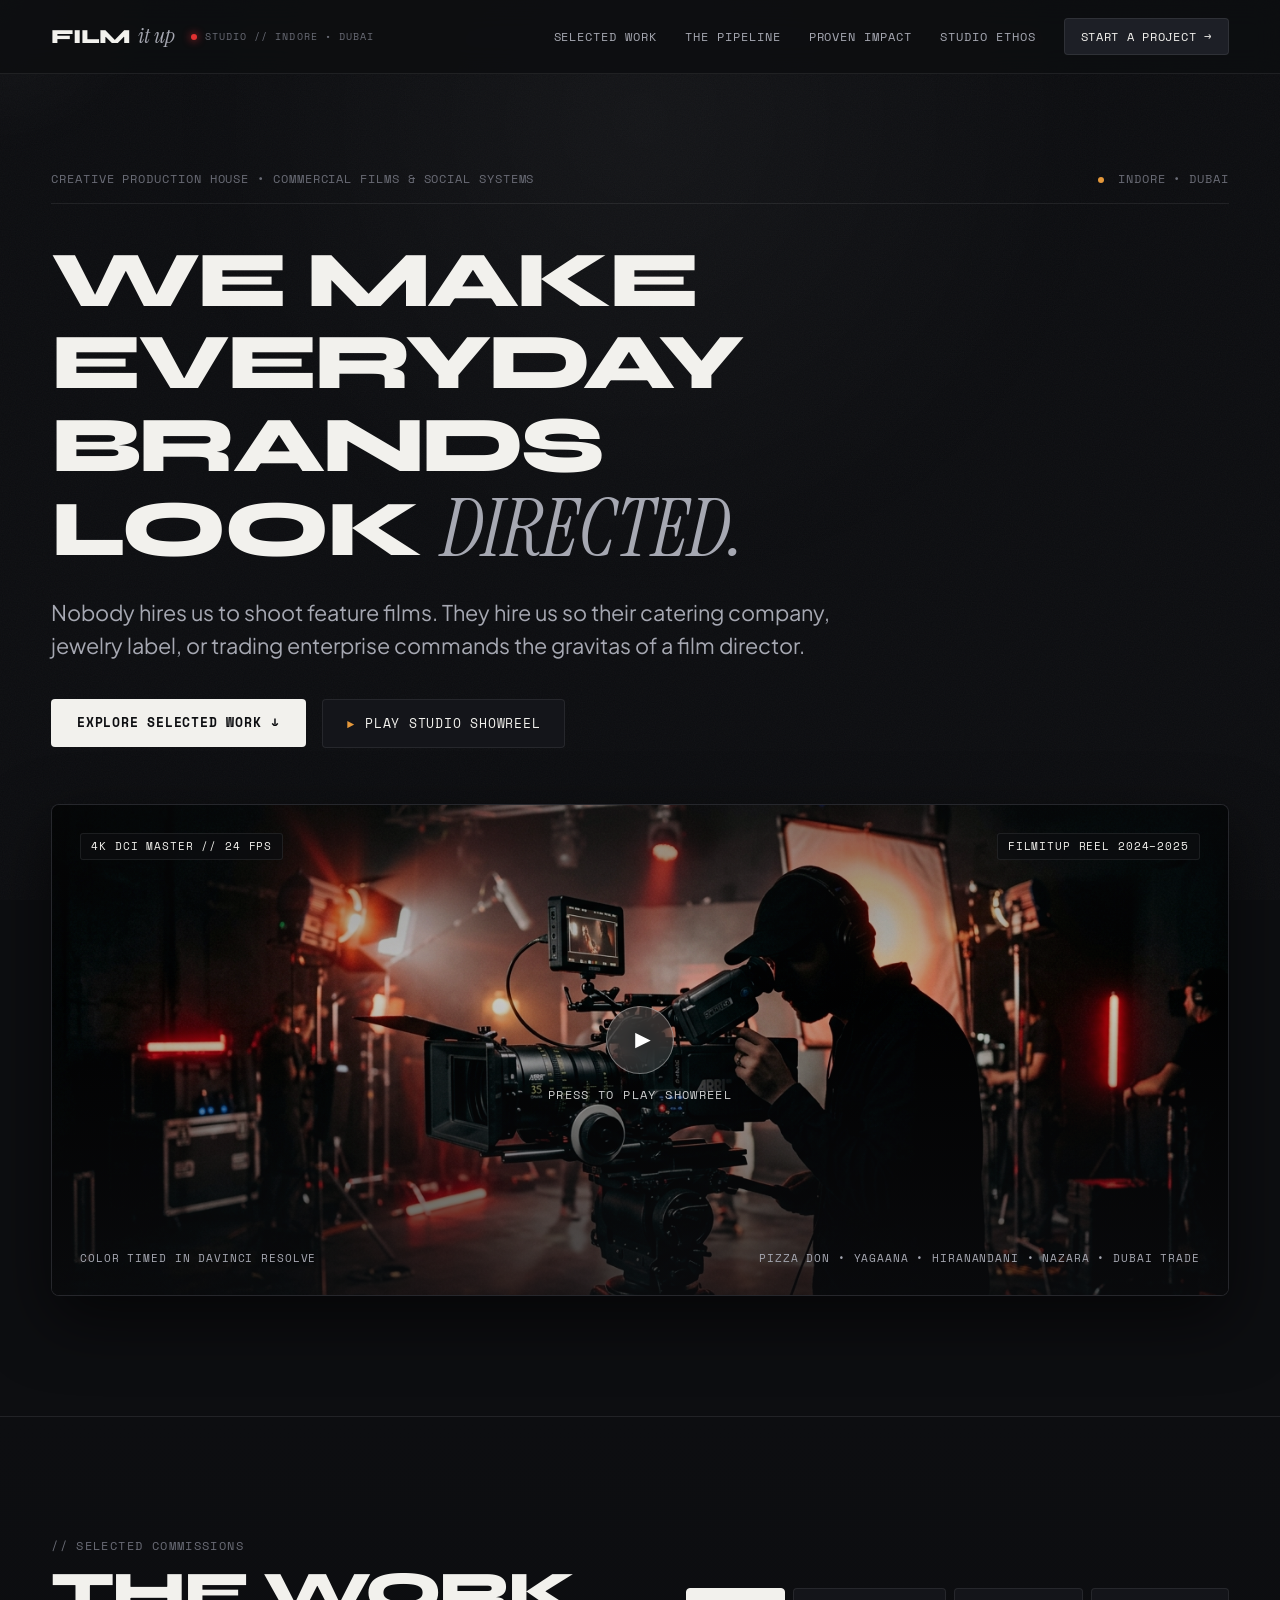
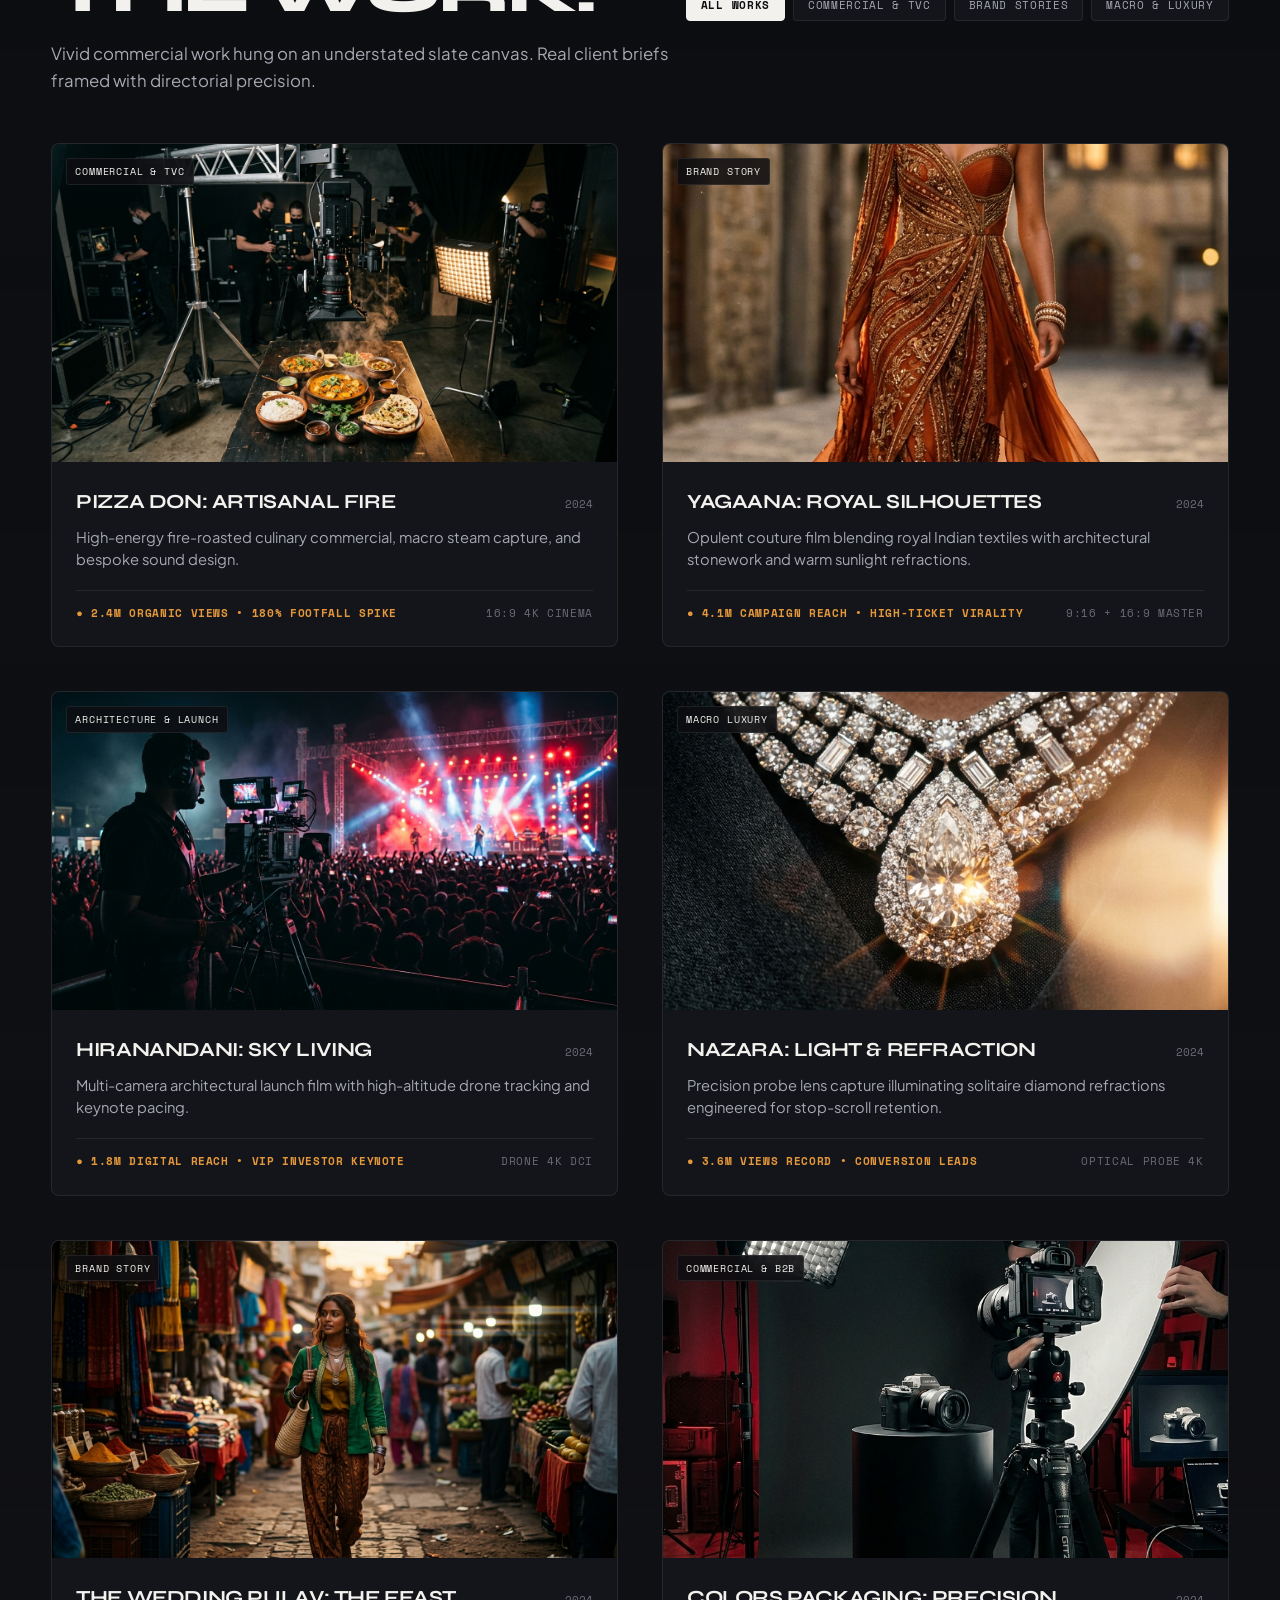
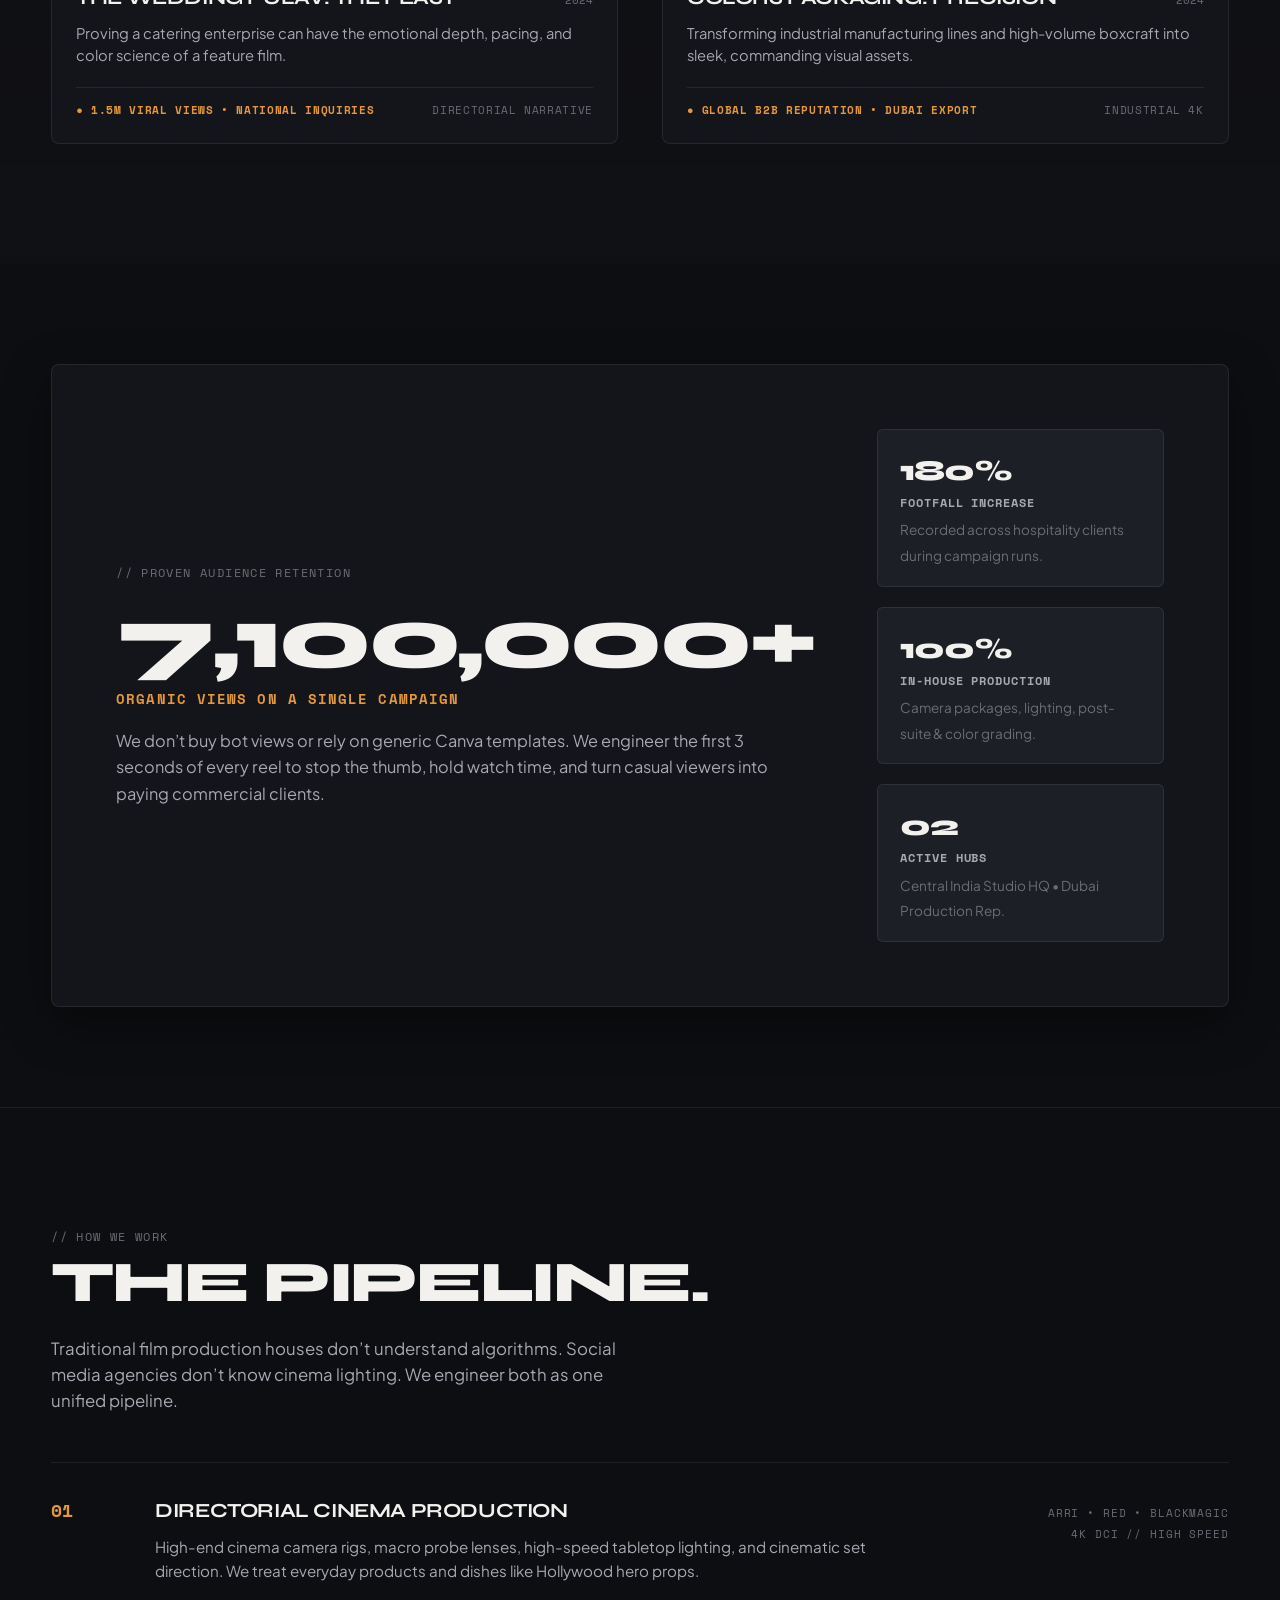
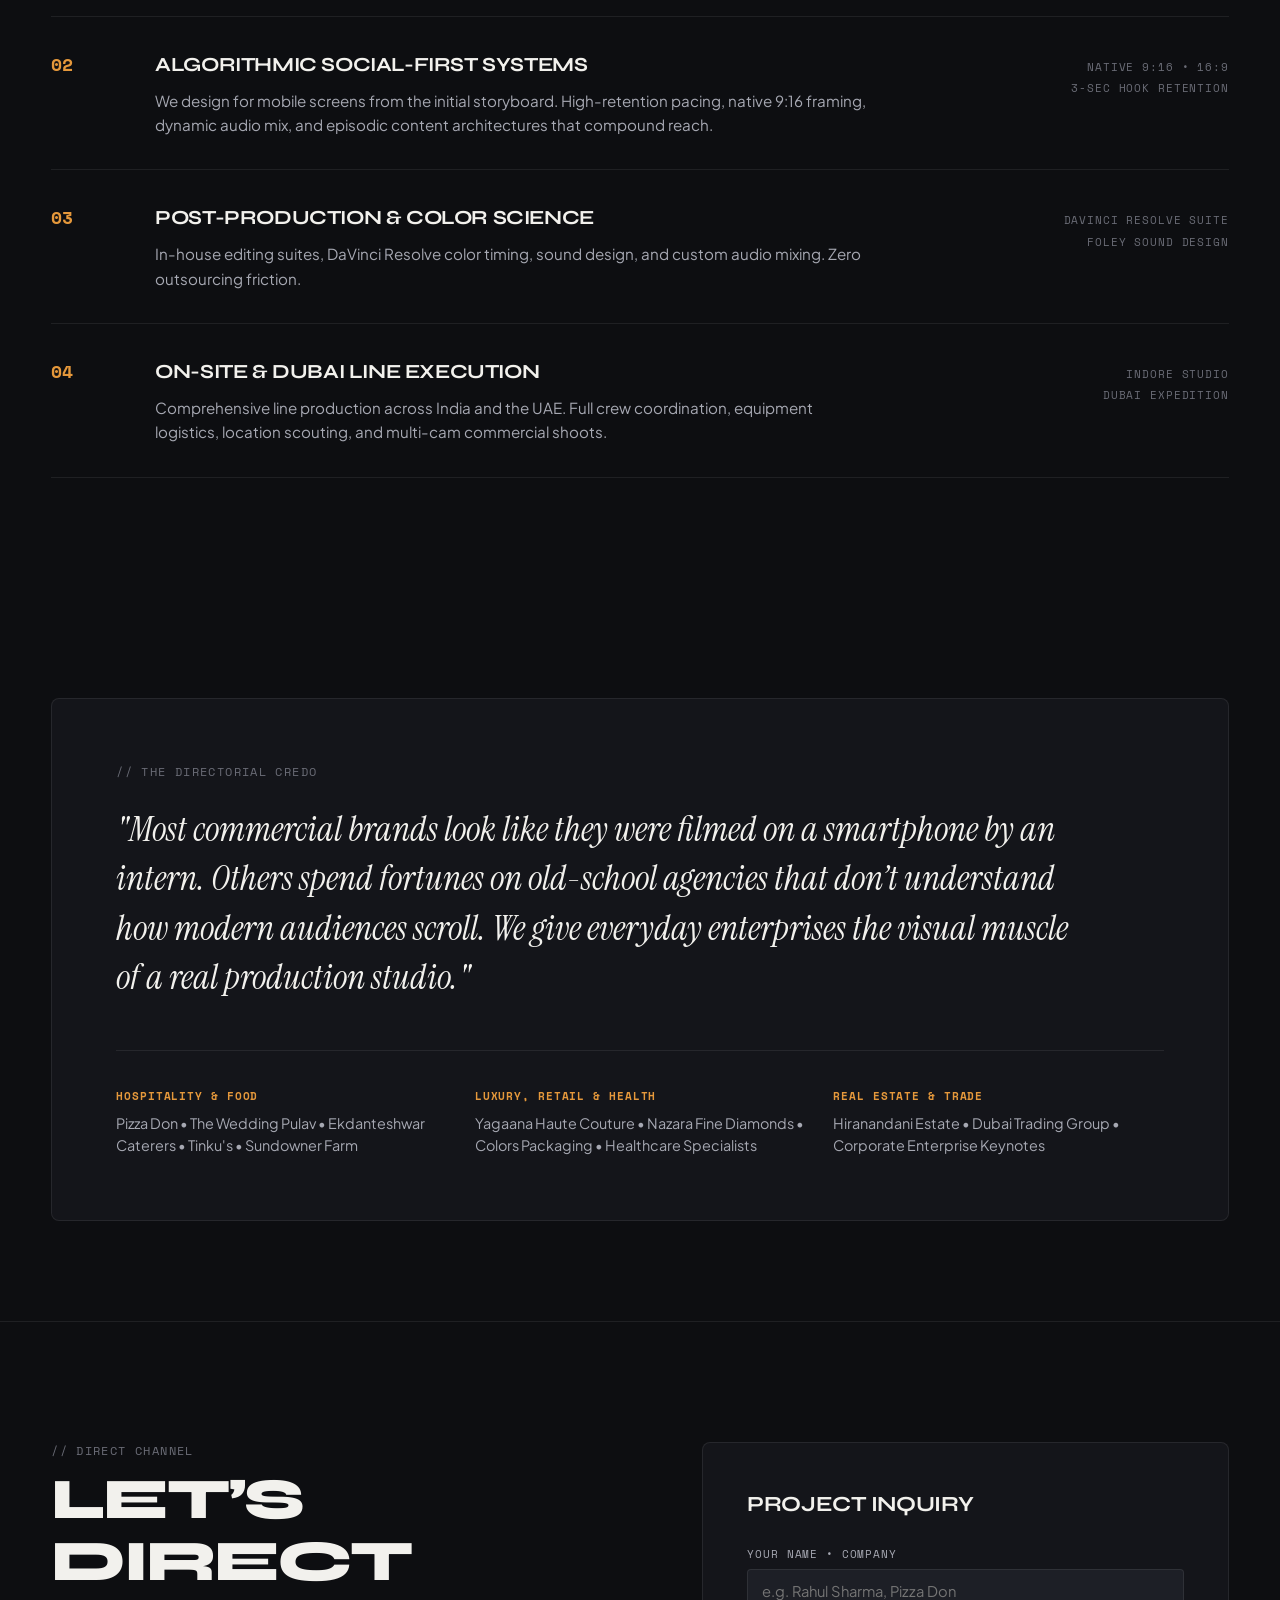
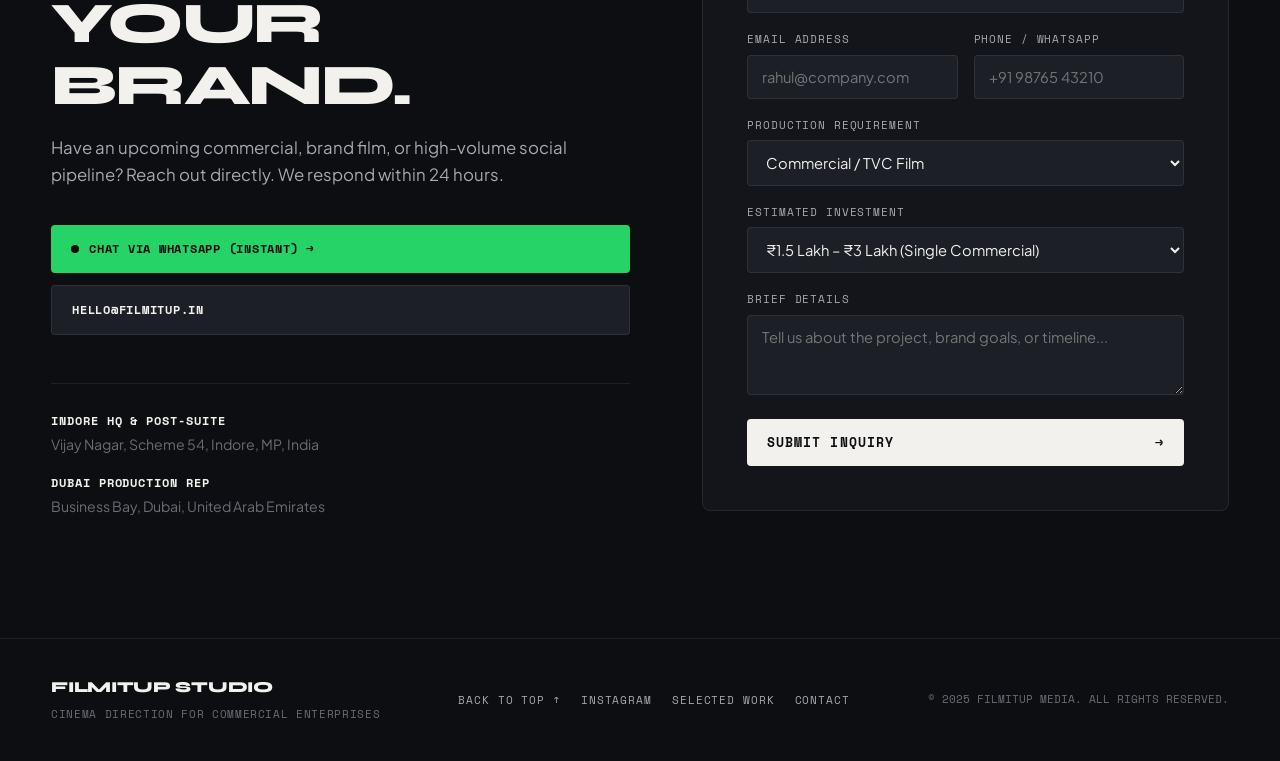
==== Design Testing/index.html @ 3216b895 "feat: Redesign FilmItUp with refined architectural slate theme and directorial balance" ====
<!DOCTYPE html>
<html lang="en">
<head>
  <meta charset="UTF-8" />
  <meta name="viewport" content="width=device-width, initial-scale=1.0" />
  <title>FILMITUP — Production-Led Creative Studio / Indore & Dubai</title>
  <meta name="description" content="FILMITUP is a production-led creative studio in Indore & Dubai. We make everyday commercial brands look directed." />
  
  <!-- Open Graph -->
  <meta property="og:type" content="website" />
  <meta property="og:title" content="FILMITUP — We Make Everyday Brands Look Directed" />
  <meta property="og:description" content="Cinema-grade direction applied to commercial brands across India & Dubai." />
  <meta property="og:url" content="https://filmitup.in/" />

  <!-- Fonts: Syne (Display), Instrument Serif (Accent Italic), Plus Jakarta Sans (Body), Space Mono (Discreet Specs) -->
  <link rel="preconnect" href="https://fonts.googleapis.com">
  <link rel="preconnect" href="https://fonts.gstatic.com" crossorigin>
  <link href="https://fonts.googleapis.com/css2?family=Instrument+Serif:ital@0;1&family=Plus+Jakarta+Sans:wght@300;400;500;600;700;800&family=Space+Mono:ital,wght@0,400;0,700;1,400&family=Syne:wght@600;700;800&display=swap" rel="stylesheet">

  <link rel="stylesheet" href="style.css" />
</head>
<body class="studio-body">

  <!-- Ambient Cinematic Depth & Subtle Grain -->
  <div class="ambient-glow" aria-hidden="true"></div>
  <div class="film-grain" aria-hidden="true"></div>

  <!-- Cursor Light Follower (Desktop only) -->
  <div class="cursor-glow" id="cursorGlow" aria-hidden="true"></div>

  <!-- =========================================================================
       1. HEADER & NAVIGATION
       ========================================================================= -->
  <header class="site-header" id="siteHeader">
    <div class="header-container">
      
      <!-- Wordmark: Bold Syne + Poetic Instrument Serif -->
      <a href="#" class="brand-wordmark" aria-label="FILMITUP Home">
        <span class="mark-heavy">FILM</span><span class="mark-italic">it up</span>
        <span class="mark-status-dot"></span>
        <span class="mark-sub">STUDIO // INDORE &bull; DUBAI</span>
      </a>

      <!-- Desktop Navigation -->
      <nav class="nav-links">
        <a href="#work" class="nav-link">SELECTED WORK</a>
        <a href="#pipeline" class="nav-link">THE PIPELINE</a>
        <a href="#impact" class="nav-link">PROVEN IMPACT</a>
        <a href="#studio" class="nav-link">STUDIO ETHOS</a>
        <a href="#contact" class="nav-cta-btn">START A PROJECT &rarr;</a>
      </nav>

      <!-- Mobile Menu Toggle -->
      <button class="mobile-toggle" id="mobileToggle" aria-label="Toggle navigation" aria-expanded="false">
        <span class="toggle-bar"></span>
        <span class="toggle-bar"></span>
      </button>
    </div>
  </header>

  <!-- Mobile Drawer -->
  <div class="mobile-drawer" id="mobileDrawer" aria-hidden="true">
    <div class="drawer-header">
      <span class="drawer-mono">// FILMITUP STUDIO</span>
      <button class="drawer-close" id="drawerClose" aria-label="Close menu">&times;</button>
    </div>
    <div class="drawer-nav">
      <a href="#work" class="drawer-link">SELECTED WORK</a>
      <a href="#pipeline" class="drawer-link">THE PIPELINE</a>
      <a href="#impact" class="drawer-link">PROVEN IMPACT</a>
      <a href="#studio" class="drawer-link">STUDIO ETHOS</a>
      <a href="#contact" class="drawer-link cta">START A PROJECT &rarr;</a>
    </div>
    <div class="drawer-footer">
      <span>INDORE HQ // DUBAI PRODUCTION REP</span>
      <span>&copy; 2025 FILMITUP MEDIA</span>
    </div>
  </div>

  <main>
    <!-- =========================================================================
         2. HERO SECTION: Confident, Directorial & Grounded
         ========================================================================= -->
    <section class="hero-section" id="home">
      <div class="hero-container">
        
        <!-- Discreet Identity Bar -->
        <div class="hero-meta-bar">
          <span class="meta-tag">CREATIVE PRODUCTION HOUSE &bull; COMMERCIAL FILMS &amp; SOCIAL SYSTEMS</span>
          <span class="meta-hub"><span class="pulse-dot"></span> INDORE &bull; DUBAI</span>
        </div>

        <!-- Master Headline -->
        <div class="hero-headline-wrap">
          <h1 class="hero-headline">
            <span class="line-row">WE MAKE EVERYDAY BRANDS</span>
            <span class="line-row">LOOK <em class="serif-accent">DIRECTED.</em></span>
          </h1>
          <p class="hero-thesis">
            Nobody hires us to shoot feature films. They hire us so their catering company, jewelry label, or trading enterprise commands the gravitas of a film director.
          </p>
        </div>

        <!-- Action Row -->
        <div class="hero-actions">
          <a href="#work" class="btn-primary">
            <span>EXPLORE SELECTED WORK</span>
            <span class="btn-arrow">&darr;</span>
          </a>
          <button class="btn-secondary" id="heroPlayShowreelBtn">
            <span class="play-icon">&#9658;</span>
            <span>PLAY STUDIO SHOWREEL</span>
          </button>
        </div>

        <!-- 2.39:1 Anamorphic Studio Reel Frame -->
        <div class="reel-frame-wrap">
          <div class="reel-monitor" id="showreelMonitor">
            <img src="images/hero.jpg" alt="FILMITUP Production Reel Still" class="reel-image" />
            <div class="reel-overlay">
              <div class="reel-meta-top">
                <span class="pill-badge">4K DCI MASTER // 24 FPS</span>
                <span class="pill-badge">FILMITUP REEL 2024–2025</span>
              </div>
              
              <div class="reel-center-play">
                <div class="play-circle">
                  <span class="play-triangle">&#9654;</span>
                </div>
                <span class="play-text">PRESS TO PLAY SHOWREEL</span>
              </div>

              <div class="reel-meta-bottom">
                <span class="reel-specs">COLOR TIMED IN DAVINCI RESOLVE</span>
                <span class="reel-clients-ticker">PIZZA DON &bull; YAGAANA &bull; HIRANANDANI &bull; NAZARA &bull; DUBAI TRADE</span>
              </div>
            </div>
          </div>
        </div>

      </div>
    </section>

    <!-- =========================================================================
         3. SELECTED WORK: Directorial Showcase (The Concrete Wall)
         ========================================================================= -->
    <section class="work-section" id="work">
      <div class="section-container">
        
        <div class="section-header-row">
          <div class="header-col">
            <span class="section-subtitle">// SELECTED COMMISSIONS</span>
            <h2 class="section-title">THE WORK.</h2>
          </div>
          
          <!-- Category Filter Tabs -->
          <div class="filter-cluster" role="tablist">
            <button class="filter-pill active" data-filter="all">ALL WORKS</button>
            <button class="filter-pill" data-filter="commercial">COMMERCIAL &amp; TVC</button>
            <button class="filter-pill" data-filter="brand-film">BRAND STORIES</button>
            <button class="filter-pill" data-filter="macro-luxury">MACRO &amp; LUXURY</button>
          </div>
        </div>

        <p class="section-description">
          Vivid commercial work hung on an understated slate canvas. Real client briefs framed with directorial precision.
        </p>

        <!-- Works Grid -->
        <div class="work-grid" id="workGrid">
          
          <!-- Project 1: Pizza Don -->
          <article class="work-card" data-category="commercial" data-id="pizza-don">
            <div class="card-media-wrap">
              <img src="images/work-commercial.jpg" alt="Pizza Don Commercial Still" loading="lazy" />
              <div class="card-hover-mask">
                <span class="hover-view-btn">&#9654; EXPAND CASE STUDY</span>
              </div>
              <span class="card-tag">COMMERCIAL &amp; TVC</span>
            </div>
            <div class="card-content">
              <div class="card-top-row">
                <h3 class="card-title">PIZZA DON: ARTISANAL FIRE</h3>
                <span class="card-year">2024</span>
              </div>
              <p class="card-brief">High-energy fire-roasted culinary commercial, macro steam capture, and bespoke sound design.</p>
              <div class="card-footer">
                <span class="metric-highlight">&#9679; 2.4M ORGANIC VIEWS &bull; 180% FOOTFALL SPIKE</span>
                <span class="spec-dim">16:9 4K CINEMA</span>
              </div>
            </div>
          </article>

          <!-- Project 2: Yagaana Haute Couture -->
          <article class="work-card" data-category="brand-film" data-id="yagaana">
            <div class="card-media-wrap">
              <img src="images/reel-fashion.jpg" alt="Yagaana Haute Couture Still" loading="lazy" />
              <div class="card-hover-mask">
                <span class="hover-view-btn">&#9654; EXPAND CASE STUDY</span>
              </div>
              <span class="card-tag">BRAND STORY</span>
            </div>
            <div class="card-content">
              <div class="card-top-row">
                <h3 class="card-title">YAGAANA: ROYAL SILHOUETTES</h3>
                <span class="card-year">2024</span>
              </div>
              <p class="card-brief">Opulent couture film blending royal Indian textiles with architectural stonework and warm sunlight refractions.</p>
              <div class="card-footer">
                <span class="metric-highlight">&#9679; 4.1M CAMPAIGN REACH &bull; HIGH-TICKET VIRALITY</span>
                <span class="spec-dim">9:16 + 16:9 MASTER</span>
              </div>
            </div>
          </article>

          <!-- Project 3: Hiranandani Towers -->
          <article class="work-card" data-category="commercial" data-id="hiranandani">
            <div class="card-media-wrap">
              <img src="images/work-event.jpg" alt="Hiranandani Towers Still" loading="lazy" />
              <div class="card-hover-mask">
                <span class="hover-view-btn">&#9654; EXPAND CASE STUDY</span>
              </div>
              <span class="card-tag">ARCHITECTURE &amp; LAUNCH</span>
            </div>
            <div class="card-content">
              <div class="card-top-row">
                <h3 class="card-title">HIRANANDANI: SKY LIVING</h3>
                <span class="card-year">2024</span>
              </div>
              <p class="card-brief">Multi-camera architectural launch film with high-altitude drone tracking and keynote pacing.</p>
              <div class="card-footer">
                <span class="metric-highlight">&#9679; 1.8M DIGITAL REACH &bull; VIP INVESTOR KEYNOTE</span>
                <span class="spec-dim">DRONE 4K DCI</span>
              </div>
            </div>
          </article>

          <!-- Project 4: Nazara Diamonds -->
          <article class="work-card" data-category="macro-luxury" data-id="nazara">
            <div class="card-media-wrap">
              <img src="images/reel-jewelry.jpg" alt="Nazara Fine Diamonds Still" loading="lazy" />
              <div class="card-hover-mask">
                <span class="hover-view-btn">&#9654; EXPAND CASE STUDY</span>
              </div>
              <span class="card-tag">MACRO LUXURY</span>
            </div>
            <div class="card-content">
              <div class="card-top-row">
                <h3 class="card-title">NAZARA: LIGHT &amp; REFRACTION</h3>
                <span class="card-year">2024</span>
              </div>
              <p class="card-brief">Precision probe lens capture illuminating solitaire diamond refractions engineered for stop-scroll retention.</p>
              <div class="card-footer">
                <span class="metric-highlight">&#9679; 3.6M VIEWS RECORD &bull; CONVERSION LEADS</span>
                <span class="spec-dim">OPTICAL PROBE 4K</span>
              </div>
            </div>
          </article>

          <!-- Project 5: The Wedding Pulav -->
          <article class="work-card" data-category="brand-film" data-id="wedding-pulao">
            <div class="card-media-wrap">
              <img src="images/work-brand.jpg" alt="Wedding Pulao Narrative Still" loading="lazy" />
              <div class="card-hover-mask">
                <span class="hover-view-btn">&#9654; EXPAND CASE STUDY</span>
              </div>
              <span class="card-tag">BRAND STORY</span>
            </div>
            <div class="card-content">
              <div class="card-top-row">
                <h3 class="card-title">THE WEDDING PULAV: THE FEAST</h3>
                <span class="card-year">2024</span>
              </div>
              <p class="card-brief">Proving a catering enterprise can have the emotional depth, pacing, and color science of a feature film.</p>
              <div class="card-footer">
                <span class="metric-highlight">&#9679; 1.5M VIRAL VIEWS &bull; NATIONAL INQUIRIES</span>
                <span class="spec-dim">DIRECTORIAL NARRATIVE</span>
              </div>
            </div>
          </article>

          <!-- Project 6: Colors Packaging & Dubai Trade -->
          <article class="work-card" data-category="commercial" data-id="colors-packaging">
            <div class="card-media-wrap">
              <img src="images/work-product.jpg" alt="Colors Packaging Industrial Still" loading="lazy" />
              <div class="card-hover-mask">
                <span class="hover-view-btn">&#9654; EXPAND CASE STUDY</span>
              </div>
              <span class="card-tag">COMMERCIAL &amp; B2B</span>
            </div>
            <div class="card-content">
              <div class="card-top-row">
                <h3 class="card-title">COLORS PACKAGING: PRECISION</h3>
                <span class="card-year">2024</span>
              </div>
              <p class="card-brief">Transforming industrial manufacturing lines and high-volume boxcraft into sleek, commanding visual assets.</p>
              <div class="card-footer">
                <span class="metric-highlight">&#9679; GLOBAL B2B REPUTATION &bull; DUBAI EXPORT</span>
                <span class="spec-dim">INDUSTRIAL 4K</span>
              </div>
            </div>
          </article>

        </div>

      </div>
    </section>

    <!-- =========================================================================
         4. THE PROVEN IMPACT: 7.1M Milestone Banner
         ========================================================================= -->
    <section class="impact-section" id="impact">
      <div class="section-container">
        <div class="impact-panel">
          
          <div class="impact-left">
            <span class="impact-tag">// PROVEN AUDIENCE RETENTION</span>
            <div class="stat-giant">7,100,000+</div>
            <p class="stat-label">ORGANIC VIEWS ON A SINGLE CAMPAIGN</p>
            <p class="impact-copy">
              We don’t buy bot views or rely on generic Canva templates. We engineer the first 3 seconds of every reel to stop the thumb, hold watch time, and turn casual viewers into paying commercial clients.
            </p>
          </div>

          <div class="impact-right-metrics">
            <div class="metric-box">
              <span class="metric-num">180%</span>
              <span class="metric-name">FOOTFALL INCREASE</span>
              <span class="metric-sub">Recorded across hospitality clients during campaign runs.</span>
            </div>
            <div class="metric-box">
              <span class="metric-num">100%</span>
              <span class="metric-name">IN-HOUSE PRODUCTION</span>
              <span class="metric-sub">Camera packages, lighting, post-suite &amp; color grading.</span>
            </div>
            <div class="metric-box">
              <span class="metric-num">02</span>
              <span class="metric-name">ACTIVE HUBS</span>
              <span class="metric-sub">Central India Studio HQ &bull; Dubai Production Rep.</span>
            </div>
          </div>

        </div>
      </div>
    </section>

    <!-- =========================================================================
         5. THE UNIFIED PIPELINE (Production + Social)
         ========================================================================= -->
    <section class="pipeline-section" id="pipeline">
      <div class="section-container">
        
        <div class="section-header-row">
          <div class="header-col">
            <span class="section-subtitle">// HOW WE WORK</span>
            <h2 class="section-title">THE PIPELINE.</h2>
          </div>
          <p class="pipeline-summary">
            Traditional film production houses don’t understand algorithms. Social media agencies don’t know cinema lighting. We engineer both as one unified pipeline.
          </p>
        </div>

        <!-- Architectural Ledger (No SaaS Icons) -->
        <div class="pipeline-ledger">
          
          <div class="ledger-row">
            <span class="ledger-num">01</span>
            <div class="ledger-main">
              <h3 class="ledger-title">DIRECTORIAL CINEMA PRODUCTION</h3>
              <p class="ledger-desc">
                High-end cinema camera rigs, macro probe lenses, high-speed tabletop lighting, and cinematic set direction. We treat everyday products and dishes like Hollywood hero props.
              </p>
            </div>
            <div class="ledger-specs">
              <span>ARRI &bull; RED &bull; BLACKMAGIC</span>
              <span>4K DCI // HIGH SPEED</span>
            </div>
          </div>

          <div class="ledger-row">
            <span class="ledger-num">02</span>
            <div class="ledger-main">
              <h3 class="ledger-title">ALGORITHMIC SOCIAL-FIRST SYSTEMS</h3>
              <p class="ledger-desc">
                We design for mobile screens from the initial storyboard. High-retention pacing, native 9:16 framing, dynamic audio mix, and episodic content architectures that compound reach.
              </p>
            </div>
            <div class="ledger-specs">
              <span>NATIVE 9:16 &bull; 16:9</span>
              <span>3-SEC HOOK RETENTION</span>
            </div>
          </div>

          <div class="ledger-row">
            <span class="ledger-num">03</span>
            <div class="ledger-main">
              <h3 class="ledger-title">POST-PRODUCTION &amp; COLOR SCIENCE</h3>
              <p class="ledger-desc">
                In-house editing suites, DaVinci Resolve color timing, sound design, and custom audio mixing. Zero outsourcing friction.
              </p>
            </div>
            <div class="ledger-specs">
              <span>DAVINCI RESOLVE SUITE</span>
              <span>FOLEY SOUND DESIGN</span>
            </div>
          </div>

          <div class="ledger-row">
            <span class="ledger-num">04</span>
            <div class="ledger-main">
              <h3 class="ledger-title">ON-SITE &amp; DUBAI LINE EXECUTION</h3>
              <p class="ledger-desc">
                Comprehensive line production across India and the UAE. Full crew coordination, equipment logistics, location scouting, and multi-cam commercial shoots.
              </p>
            </div>
            <div class="ledger-specs">
              <span>INDORE STUDIO</span>
              <span>DUBAI EXPEDITION</span>
            </div>
          </div>

        </div>

      </div>
    </section>

    <!-- =========================================================================
         6. STUDIO ETHOS: The Directorial Credo
         ========================================================================= -->
    <section class="ethos-section" id="studio">
      <div class="section-container">
        <div class="ethos-card">
          <span class="ethos-mono">// THE DIRECTORIAL CREDO</span>
          <blockquote class="ethos-quote">
            "Most commercial brands look like they were filmed on a smartphone by an intern. Others spend fortunes on old-school agencies that don’t understand how modern audiences scroll. We give everyday enterprises the visual muscle of a real production studio."
          </blockquote>
          
          <div class="ethos-roster">
            <div class="roster-col">
              <span class="roster-label">HOSPITALITY &amp; FOOD</span>
              <p class="roster-names">Pizza Don &bull; The Wedding Pulav &bull; Ekdanteshwar Caterers &bull; Tinku's &bull; Sundowner Farm</p>
            </div>
            <div class="roster-col">
              <span class="roster-label">LUXURY, RETAIL &amp; HEALTH</span>
              <p class="roster-names">Yagaana Haute Couture &bull; Nazara Fine Diamonds &bull; Colors Packaging &bull; Healthcare Specialists</p>
            </div>
            <div class="roster-col">
              <span class="roster-label">REAL ESTATE &amp; TRADE</span>
              <p class="roster-names">Hiranandani Estate &bull; Dubai Trading Group &bull; Corporate Enterprise Keynotes</p>
            </div>
          </div>
        </div>
      </div>
    </section>

    <!-- =========================================================================
         7. DIRECT CHANNEL / INQUIRY (Contact)
         ========================================================================= -->
    <section class="contact-section" id="contact">
      <div class="section-container">
        
        <div class="contact-grid">
          
          <div class="contact-info-col">
            <span class="section-subtitle">// DIRECT CHANNEL</span>
            <h2 class="contact-headline">LET’S DIRECT YOUR BRAND.</h2>
            <p class="contact-subtext">
              Have an upcoming commercial, brand film, or high-volume social pipeline? Reach out directly. We respond within 24 hours.
            </p>

            <div class="direct-channels">
              <a href="https://wa.me/919999999999?text=Hi%20FilmItUp,%20we%20want%20to%20discuss%20a%20project" target="_blank" rel="noopener" class="channel-btn whatsapp">
                <span class="btn-dot"></span>
                <span>CHAT VIA WHATSAPP (INSTANT) &rarr;</span>
              </a>
              <a href="mailto:hello@filmitup.in" class="channel-btn email">
                <span>HELLO@FILMITUP.IN</span>
              </a>
            </div>

            <div class="studio-hubs">
              <div class="hub-item">
                <span class="hub-city">INDORE HQ &amp; POST-SUITE</span>
                <span class="hub-address">Vijay Nagar, Scheme 54, Indore, MP, India</span>
              </div>
              <div class="hub-item">
                <span class="hub-city">DUBAI PRODUCTION REP</span>
                <span class="hub-address">Business Bay, Dubai, United Arab Emirates</span>
              </div>
            </div>
          </div>

          <!-- Project Inquiry Form -->
          <div class="contact-form-wrap">
            <form class="studio-form" id="inquiryForm" onsubmit="event.preventDefault(); alert('Inquiry received. Our production director will get in touch within 24 hours.');">
              <h3 class="form-title">PROJECT INQUIRY</h3>

              <div class="form-group">
                <label for="clientName">YOUR NAME &bull; COMPANY</label>
                <input type="text" id="clientName" placeholder="e.g. Rahul Sharma, Pizza Don" required />
              </div>

              <div class="form-row">
                <div class="form-group">
                  <label for="clientEmail">EMAIL ADDRESS</label>
                  <input type="email" id="clientEmail" placeholder="rahul@company.com" required />
                </div>
                <div class="form-group">
                  <label for="clientPhone">PHONE / WHATSAPP</label>
                  <input type="tel" id="clientPhone" placeholder="+91 98765 43210" required />
                </div>
              </div>

              <div class="form-group">
                <label for="projectType">PRODUCTION REQUIREMENT</label>
                <select id="projectType">
                  <option value="commercial">Commercial / TVC Film</option>
                  <option value="brand-film">Brand Story / Fashion Film</option>
                  <option value="social-pipeline">Full Social-First Video System (Monthly Retainer)</option>
                  <option value="macro-product">Macro Product / Jewelry Showcase</option>
                  <option value="dubai-production">Dubai Line Production / On-Site</option>
                </select>
              </div>

              <div class="form-group">
                <label for="projectBudget">ESTIMATED INVESTMENT</label>
                <select id="projectBudget">
                  <option value="1.5-3">₹1.5 Lakh – ₹3 Lakh (Single Commercial)</option>
                  <option value="3-6">₹3 Lakh – ₹6 Lakh (Campaign System)</option>
                  <option value="6-plus">₹6 Lakh+ / Dubai Production Retainer</option>
                </select>
              </div>

              <div class="form-group">
                <label for="projectNotes">BRIEF DETAILS</label>
                <textarea id="projectNotes" rows="3" placeholder="Tell us about the project, brand goals, or timeline..."></textarea>
              </div>

              <button type="submit" class="form-submit-btn">
                <span>SUBMIT INQUIRY</span>
                <span>&rarr;</span>
              </button>
            </form>
          </div>

        </div>

      </div>
    </section>
  </main>

  <!-- =========================================================================
       8. FOOTER
       ========================================================================= -->
  <footer class="site-footer">
    <div class="footer-container">
      <div class="footer-left">
        <span class="footer-brand">FILMITUP STUDIO</span>
        <span class="footer-meta">CINEMA DIRECTION FOR COMMERCIAL ENTERPRISES</span>
      </div>
      <div class="footer-links">
        <a href="#home">BACK TO TOP &uarr;</a>
        <a href="https://instagram.com/filmitup.media" target="_blank" rel="noopener">INSTAGRAM</a>
        <a href="#work">SELECTED WORK</a>
        <a href="#contact">CONTACT</a>
      </div>
      <div class="footer-right">
        <span>&copy; 2025 FILMITUP MEDIA. ALL RIGHTS RESERVED.</span>
      </div>
    </div>
  </footer>

  <!-- =========================================================================
       9. CASE STUDY EXPANDED MODAL
       ========================================================================= -->
  <div class="case-modal" id="caseModal" aria-hidden="true" role="dialog">
    <div class="modal-backdrop" id="modalBackdrop"></div>
    <div class="modal-dialog">
      <button class="modal-close-btn" id="modalCloseBtn" aria-label="Close Case Study">&times;</button>
      
      <div class="modal-media-frame">
        <img id="modalImg" src="" alt="Case Study Still" />
        <div class="modal-overlay-badge">
          <span id="modalSpecBadge">4K DCI CINEMA</span>
          <span id="modalYear">2024</span>
        </div>
      </div>

      <div class="modal-body">
        <div class="modal-header-row">
          <span class="modal-category" id="modalCategory">COMMERCIAL FILM</span>
          <h2 class="modal-title" id="modalTitle">PIZZA DON: ARTISANAL FIRE</h2>
        </div>

        <div class="modal-metric-banner" id="modalMetric">
          &#9679; 2.4M ORGANIC VIEWS &bull; 180% FOOTFALL SPIKE
        </div>

        <div class="modal-grid-details">
          <div class="detail-block">
            <span class="detail-heading">THE BRIEF</span>
            <p id="modalBrief">Craft a mouth-watering commercial that separates artisanal dough from fast food.</p>
          </div>
          <div class="detail-block">
            <span class="detail-heading">WHAT WE MADE</span>
            <p id="modalMade">High-speed macro capture, burning firewood optics, Foley sound design, and 9:16 cuts.</p>
          </div>
        </div>

        <div class="modal-footer-cta">
          <a href="#contact" class="modal-inquire-btn" id="modalInquireBtn">COMMISSION SIMILAR WORK &rarr;</a>
        </div>
      </div>
    </div>
  </div>

  <!-- =========================================================================
       10. STUDIO SHOWREEL VIDEO MODAL
       ========================================================================= -->
  <div class="reel-modal" id="reelModal" aria-hidden="true">
    <div class="reel-modal-backdrop" id="reelBackdrop"></div>
    <div class="reel-modal-box">
      <button class="reel-modal-close" id="reelCloseBtn">&times;</button>
      <div class="reel-screen-viewport">
        <img src="images/hero.jpg" alt="Showreel Master" class="reel-modal-poster" />
        <div class="reel-active-hud">
          <div class="hud-top">
            <span class="hud-badge"><span class="hud-rec-dot"></span> LIVE TIMELINE</span>
            <span class="hud-badge">4K MASTER // 23.976 FPS // INDORE &bull; DUBAI</span>
          </div>
          <div class="hud-center">
            <span class="hud-play-status">&#9658; STUDIO REEL ACTIVE</span>
            <span class="hud-audio-spec">DIRECTORIAL SHOWCASE // AUDIO TIMED</span>
          </div>
          <div class="hud-bottom">
            <div class="hud-progress-bar"><div class="hud-progress-fill"></div></div>
            <div class="hud-meta-row">
              <span>FILMITUP SHOWREEL 2024–2025</span>
              <span>DAVINCI RESOLVE COLOR SCIENCE</span>
            </div>
          </div>
        </div>
      </div>
    </div>
  </div>

  <script src="script.js"></script>
</body>
</html>
---- Design Testing/style.css ----
/* ==========================================================================
   FILMITUP — DIRECTORIAL CREATIVE STUDIO
   Refined Architectural Slate & Concrete Theme
   Balanced between prestige cinema craft and commercial versatility.
   ========================================================================== */

/* ── 1. CSS Reset & Variables ────────────────────────────────────────────── */
*, *::before, *::after {
  margin: 0;
  padding: 0;
  box-sizing: border-box;
}

:root {
  /* Surface System: Deep Basalt & Matte Concrete */
  --bg-canvas:       #0d0e11;
  --bg-surface-1:    #14151a;
  --bg-surface-2:    #1d1f26;
  --bg-surface-3:    #282a33;
  --border-subtle:   rgba(255, 255, 255, 0.08);
  --border-focus:    rgba(255, 255, 255, 0.22);
  --border-glow:     rgba(255, 255, 255, 0.4);

  /* Typographic Contrast */
  --text-primary:    #f2f1ed;
  --text-secondary:  #a6a8b2;
  --text-muted:      #6a6c76;
  --text-dim:        #484a52;

  /* Accents (Restrained) */
  --accent-amber:    #e5983b;
  --accent-red:      #e03131;
  --accent-cyan:     #38bdf8;

  /* Typography */
  --font-display:    'Syne', sans-serif;
  --font-accent:     'Instrument Serif', serif;
  --font-body:       'Plus Jakarta Sans', sans-serif;
  --font-mono:       'Space Mono', monospace;

  /* Layout */
  --container-max:   1360px;
  --gutter:          clamp(20px, 4vw, 56px);

  /* Easing */
  --ease-cinematic:  cubic-bezier(0.16, 1, 0.3, 1);
  --ease-spring:     cubic-bezier(0.34, 1.56, 0.64, 1);
}

/* ── 2. Base Typography & Smooth Rendering ────────────────────────────────── */
html {
  scroll-behavior: smooth;
  background-color: var(--bg-canvas);
  color: var(--text-primary);
  font-family: var(--font-body);
  font-size: 16px;
  line-height: 1.6;
  -webkit-font-smoothing: antialiased;
  -moz-osx-font-smoothing: grayscale;
  scrollbar-width: thin;
  scrollbar-color: var(--bg-surface-2) var(--bg-canvas);
}

body.studio-body {
  background-color: var(--bg-canvas);
  color: var(--text-primary);
  overflow-x: hidden;
  position: relative;
  min-height: 100vh;
}

/* Ambient Radial Glow & Soft Grain Texture */
.ambient-glow {
  position: fixed;
  top: 0;
  left: 50%;
  transform: translateX(-50%);
  width: 1000px;
  height: 600px;
  background: radial-gradient(circle at 50% 20%, rgba(255, 255, 255, 0.035) 0%, transparent 70%);
  pointer-events: none;
  z-index: 0;
}

.film-grain {
  position: fixed;
  inset: 0;
  pointer-events: none;
  z-index: 1;
  opacity: 0.035;
  background-image: url("data:image/svg+xml,%3Csvg viewBox='0 0 256 256' xmlns='http://www.w3.org/2000/svg'%3E%3Cfilter id='n'%3E%3CfeTurbulence type='fractalNoise' baseFrequency='0.85' numOctaves='4' stitchTiles='stitch'/%3E%3C/filter%3E%3Crect width='100%25' height='100%25' filter='url(%23n)'/%3E%3C/svg%3E");
  background-size: 256px 256px;
}

.cursor-glow {
  position: fixed;
  width: 320px;
  height: 320px;
  border-radius: 50%;
  background: radial-gradient(circle, rgba(255, 255, 255, 0.04) 0%, transparent 70%);
  pointer-events: none;
  z-index: 2;
  transform: translate(-50%, -50%);
  transition: transform 0.08s ease-out;
  display: none;
}

@media (hover: hover) and (pointer: fine) {
  .cursor-glow {
    display: block;
  }
}

/* ── 3. Site Header & Nav ─────────────────────────────────────────────────── */
.site-header {
  position: sticky;
  top: 0;
  width: 100%;
  z-index: 100;
  background: rgba(13, 14, 17, 0.88);
  backdrop-filter: blur(14px);
  -webkit-backdrop-filter: blur(14px);
  border-bottom: 1px solid var(--border-subtle);
  transition: background 0.3s ease, border-color 0.3s ease;
}

.header-container {
  max-width: var(--container-max);
  margin: 0 auto;
  padding: 18px var(--gutter);
  display: flex;
  align-items: center;
  justify-content: space-between;
}

.brand-wordmark {
  display: flex;
  align-items: center;
  gap: 8px;
  text-decoration: none;
  color: var(--text-primary);
}

.mark-heavy {
  font-family: var(--font-display);
  font-weight: 800;
  font-size: 1.25rem;
  letter-spacing: -0.04em;
}

.mark-italic {
  font-family: var(--font-accent);
  font-style: italic;
  font-size: 1.35rem;
  color: var(--text-secondary);
  margin-right: 8px;
}

.mark-status-dot {
  width: 6px;
  height: 6px;
  border-radius: 50%;
  background-color: var(--accent-red);
  box-shadow: 0 0 8px var(--accent-red);
}

.mark-sub {
  font-family: var(--font-mono);
  font-size: 0.65rem;
  letter-spacing: 0.1em;
  color: var(--text-muted);
}

.nav-links {
  display: flex;
  align-items: center;
  gap: 28px;
}

.nav-link {
  font-family: var(--font-mono);
  font-size: 0.75rem;
  letter-spacing: 0.08em;
  color: var(--text-secondary);
  text-decoration: none;
  transition: color 0.2s ease;
  position: relative;
  padding: 6px 0;
}

.nav-link:hover {
  color: var(--text-primary);
}

.nav-link::after {
  content: '';
  position: absolute;
  bottom: 0;
  left: 0;
  width: 0%;
  height: 1px;
  background-color: var(--text-primary);
  transition: width 0.25s var(--ease-cinematic);
}

.nav-link:hover::after {
  width: 100%;
}

.nav-cta-btn {
  font-family: var(--font-mono);
  font-size: 0.75rem;
  letter-spacing: 0.06em;
  padding: 8px 16px;
  background: var(--bg-surface-2);
  color: var(--text-primary);
  text-decoration: none;
  border: 1px solid var(--border-subtle);
  border-radius: 4px;
  transition: all 0.2s ease;
}

.nav-cta-btn:hover {
  background: var(--text-primary);
  color: var(--bg-canvas);
  border-color: var(--text-primary);
}

.mobile-toggle {
  display: none;
  flex-direction: column;
  gap: 5px;
  background: none;
  border: none;
  cursor: pointer;
  padding: 8px;
}

.toggle-bar {
  width: 22px;
  height: 2px;
  background-color: var(--text-primary);
  transition: transform 0.2s ease, opacity 0.2s ease;
}

/* Mobile Drawer */
.mobile-drawer {
  position: fixed;
  inset: 0;
  background: rgba(13, 14, 17, 0.98);
  backdrop-filter: blur(20px);
  z-index: 1000;
  display: flex;
  flex-direction: column;
  padding: 24px;
  transform: translateY(-100%);
  transition: transform 0.4s var(--ease-cinematic);
}

.mobile-drawer.is-open {
  transform: translateY(0);
}

.drawer-header {
  display: flex;
  justify-content: space-between;
  align-items: center;
  margin-bottom: 40px;
}

.drawer-mono {
  font-family: var(--font-mono);
  font-size: 0.8rem;
  color: var(--text-muted);
}

.drawer-close {
  background: none;
  border: none;
  font-size: 2rem;
  color: var(--text-primary);
  cursor: pointer;
}

.drawer-nav {
  display: flex;
  flex-direction: column;
  gap: 24px;
}

.drawer-link {
  font-family: var(--font-display);
  font-size: 1.5rem;
  font-weight: 700;
  color: var(--text-primary);
  text-decoration: none;
}

.drawer-link.cta {
  color: var(--accent-amber);
}

.drawer-footer {
  margin-top: auto;
  display: flex;
  flex-direction: column;
  gap: 6px;
  font-family: var(--font-mono);
  font-size: 0.7rem;
  color: var(--text-muted);
}

/* ── 4. Hero Section ──────────────────────────────────────────────────────── */
.hero-section {
  position: relative;
  padding: clamp(48px, 8vw, 96px) 0 clamp(64px, 10vw, 120px) 0;
  z-index: 10;
}

.hero-container {
  max-width: var(--container-max);
  margin: 0 auto;
  padding: 0 var(--gutter);
}

.hero-meta-bar {
  display: flex;
  justify-content: space-between;
  align-items: center;
  font-family: var(--font-mono);
  font-size: 0.72rem;
  letter-spacing: 0.08em;
  color: var(--text-muted);
  border-bottom: 1px solid var(--border-subtle);
  padding-bottom: 14px;
  margin-bottom: 36px;
}

.pulse-dot {
  display: inline-block;
  width: 6px;
  height: 6px;
  border-radius: 50%;
  background-color: var(--accent-amber);
  margin-right: 6px;
  animation: pulse 2s infinite ease-in-out;
}

@keyframes pulse {
  0%, 100% { opacity: 1; transform: scale(1); }
  50% { opacity: 0.4; transform: scale(0.85); }
}

.hero-headline-wrap {
  margin-bottom: 36px;
}

.hero-headline {
  font-family: var(--font-display);
  font-weight: 800;
  font-size: clamp(2.4rem, 6.2vw, 5.8rem);
  line-height: 1.04;
  letter-spacing: -0.04em;
  text-transform: uppercase;
  color: var(--text-primary);
}

.hero-headline .line-row {
  display: block;
}

.serif-accent {
  font-family: var(--font-accent);
  font-style: italic;
  font-weight: 400;
  text-transform: none;
  color: var(--text-secondary);
  letter-spacing: 0;
}

.hero-thesis {
  font-size: clamp(1.05rem, 1.8vw, 1.35rem);
  line-height: 1.55;
  color: var(--text-secondary);
  max-width: 780px;
  margin-top: 24px;
}

.hero-actions {
  display: flex;
  align-items: center;
  gap: 16px;
  margin-bottom: 56px;
  flex-wrap: wrap;
}

.btn-primary {
  display: inline-flex;
  align-items: center;
  gap: 10px;
  background-color: var(--text-primary);
  color: var(--bg-canvas);
  font-family: var(--font-mono);
  font-size: 0.8rem;
  font-weight: 700;
  letter-spacing: 0.06em;
  padding: 14px 26px;
  border-radius: 4px;
  text-decoration: none;
  transition: all 0.25s var(--ease-cinematic);
}

.btn-primary:hover {
  background-color: #ffffff;
  transform: translateY(-2px);
  box-shadow: 0 8px 24px rgba(255, 255, 255, 0.15);
}

.btn-arrow {
  transition: transform 0.2s ease;
}

.btn-primary:hover .btn-arrow {
  transform: translateY(3px);
}

.btn-secondary {
  display: inline-flex;
  align-items: center;
  gap: 10px;
  background-color: var(--bg-surface-1);
  color: var(--text-primary);
  font-family: var(--font-mono);
  font-size: 0.8rem;
  letter-spacing: 0.06em;
  padding: 14px 24px;
  border: 1px solid var(--border-subtle);
  border-radius: 4px;
  cursor: pointer;
  transition: all 0.25s var(--ease-cinematic);
}

.btn-secondary:hover {
  background-color: var(--bg-surface-2);
  border-color: var(--border-focus);
}

.play-icon {
  font-size: 0.75rem;
  color: var(--accent-amber);
}

/* 2.39:1 Anamorphic Studio Reel Frame */
.reel-frame-wrap {
  width: 100%;
}

.reel-monitor {
  position: relative;
  width: 100%;
  aspect-ratio: 2.39 / 1;
  background-color: var(--bg-surface-1);
  border: 1px solid var(--border-subtle);
  border-radius: 8px;
  overflow: hidden;
  cursor: pointer;
  box-shadow: 0 24px 64px rgba(0, 0, 0, 0.6);
}

@media (max-width: 768px) {
  .reel-monitor {
    aspect-ratio: 16 / 9;
  }
}

.reel-image {
  width: 100%;
  height: 100%;
  object-fit: cover;
  filter: brightness(0.85) contrast(1.05);
  transition: transform 0.6s var(--ease-cinematic), filter 0.6s var(--ease-cinematic);
}

.reel-monitor:hover .reel-image {
  transform: scale(1.025);
  filter: brightness(0.95);
}

.reel-overlay {
  position: absolute;
  inset: 0;
  background: linear-gradient(180deg, rgba(13, 14, 17, 0.4) 0%, rgba(13, 14, 17, 0.1) 40%, rgba(13, 14, 17, 0.7) 100%);
  display: flex;
  flex-direction: column;
  justify-content: space-between;
  padding: clamp(16px, 3vw, 28px);
}

.reel-meta-top {
  display: flex;
  justify-content: space-between;
  align-items: center;
}

.pill-badge {
  font-family: var(--font-mono);
  font-size: 0.68rem;
  letter-spacing: 0.08em;
  padding: 4px 10px;
  background: rgba(13, 14, 17, 0.75);
  backdrop-filter: blur(8px);
  border: 1px solid var(--border-subtle);
  border-radius: 3px;
  color: var(--text-primary);
}

.reel-center-play {
  align-self: center;
  display: flex;
  flex-direction: column;
  align-items: center;
  gap: 12px;
}

.play-circle {
  width: 68px;
  height: 68px;
  border-radius: 50%;
  background: rgba(255, 255, 255, 0.12);
  backdrop-filter: blur(12px);
  border: 1px solid rgba(255, 255, 255, 0.35);
  display: flex;
  align-items: center;
  justify-content: center;
  transition: transform 0.3s var(--ease-spring), background 0.3s ease;
}

.play-triangle {
  font-size: 1.25rem;
  color: #ffffff;
  margin-left: 4px;
}

.reel-monitor:hover .play-circle {
  transform: scale(1.12);
  background: rgba(255, 255, 255, 0.25);
  border-color: #ffffff;
}

.play-text {
  font-family: var(--font-mono);
  font-size: 0.72rem;
  letter-spacing: 0.12em;
  color: rgba(255, 255, 255, 0.8);
}

.reel-meta-bottom {
  display: flex;
  justify-content: space-between;
  align-items: center;
  font-family: var(--font-mono);
  font-size: 0.68rem;
  letter-spacing: 0.08em;
  color: var(--text-secondary);
}

/* ── 5. Selected Work Section ─────────────────────────────────────────────── */
.work-section {
  padding: clamp(64px, 10vw, 120px) 0;
  background: linear-gradient(180deg, var(--bg-canvas) 0%, rgba(20, 21, 26, 0.4) 100%);
  border-top: 1px solid var(--border-subtle);
  position: relative;
  z-index: 10;
}

.section-container {
  max-width: var(--container-max);
  margin: 0 auto;
  padding: 0 var(--gutter);
}

.section-header-row {
  display: flex;
  justify-content: space-between;
  align-items: flex-end;
  gap: 24px;
  margin-bottom: 20px;
  flex-wrap: wrap;
}

.section-subtitle {
  font-family: var(--font-mono);
  font-size: 0.72rem;
  letter-spacing: 0.12em;
  color: var(--text-muted);
  display: block;
  margin-bottom: 8px;
}

.section-title {
  font-family: var(--font-display);
  font-weight: 800;
  font-size: clamp(2rem, 4.5vw, 3.8rem);
  letter-spacing: -0.04em;
  color: var(--text-primary);
  line-height: 1;
}

.filter-cluster {
  display: flex;
  gap: 8px;
  flex-wrap: wrap;
}

.filter-pill {
  background: var(--bg-surface-1);
  color: var(--text-secondary);
  border: 1px solid var(--border-subtle);
  font-family: var(--font-mono);
  font-size: 0.7rem;
  letter-spacing: 0.06em;
  padding: 7px 14px;
  border-radius: 4px;
  cursor: pointer;
  transition: all 0.2s ease;
}

.filter-pill:hover {
  color: var(--text-primary);
  border-color: var(--border-focus);
}

.filter-pill.active {
  background: var(--text-primary);
  color: var(--bg-canvas);
  border-color: var(--text-primary);
  font-weight: 700;
}

.section-description {
  font-size: 1.05rem;
  color: var(--text-secondary);
  max-width: 640px;
  margin-bottom: 48px;
}

/* Works Grid */
.work-grid {
  display: grid;
  grid-template-columns: repeat(2, 1fr);
  gap: clamp(24px, 4vw, 44px);
}

@media (max-width: 900px) {
  .work-grid {
    grid-template-columns: 1fr;
  }
}

.work-card {
  background: var(--bg-surface-1);
  border: 1px solid var(--border-subtle);
  border-radius: 8px;
  overflow: hidden;
  display: flex;
  flex-direction: column;
  transition: transform 0.35s var(--ease-cinematic), border-color 0.35s ease, box-shadow 0.35s ease;
  cursor: pointer;
}

.work-card:hover {
  transform: translateY(-4px);
  border-color: var(--border-focus);
  box-shadow: 0 16px 40px rgba(0, 0, 0, 0.5);
}

.card-media-wrap {
  position: relative;
  width: 100%;
  aspect-ratio: 16 / 9;
  overflow: hidden;
  background-color: var(--bg-surface-2);
}

.card-media-wrap img {
  width: 100%;
  height: 100%;
  object-fit: cover;
  transition: transform 0.5s var(--ease-cinematic), filter 0.5s var(--ease-cinematic);
}

.work-card:hover .card-media-wrap img {
  transform: scale(1.04);
}

.card-hover-mask {
  position: absolute;
  inset: 0;
  background: rgba(13, 14, 17, 0.6);
  backdrop-filter: blur(4px);
  display: flex;
  align-items: center;
  justify-content: center;
  opacity: 0;
  transition: opacity 0.25s ease;
}

.work-card:hover .card-hover-mask {
  opacity: 1;
}

.hover-view-btn {
  font-family: var(--font-mono);
  font-size: 0.75rem;
  letter-spacing: 0.08em;
  padding: 8px 16px;
  background: rgba(255, 255, 255, 0.95);
  color: var(--bg-canvas);
  border-radius: 3px;
  font-weight: 700;
}

.card-tag {
  position: absolute;
  top: 14px;
  left: 14px;
  font-family: var(--font-mono);
  font-size: 0.65rem;
  letter-spacing: 0.08em;
  padding: 4px 8px;
  background: rgba(13, 14, 17, 0.85);
  backdrop-filter: blur(8px);
  border: 1px solid var(--border-subtle);
  border-radius: 3px;
  color: var(--text-primary);
}

.card-content {
  padding: 24px;
  display: flex;
  flex-direction: column;
  flex-grow: 1;
}

.card-top-row {
  display: flex;
  justify-content: space-between;
  align-items: baseline;
  gap: 12px;
  margin-bottom: 8px;
}

.card-title {
  font-family: var(--font-display);
  font-weight: 700;
  font-size: 1.25rem;
  letter-spacing: -0.02em;
  color: var(--text-primary);
}

.card-year {
  font-family: var(--font-mono);
  font-size: 0.7rem;
  color: var(--text-muted);
}

.card-brief {
  font-size: 0.92rem;
  line-height: 1.5;
  color: var(--text-secondary);
  margin-bottom: 20px;
  flex-grow: 1;
}

.card-footer {
  display: flex;
  justify-content: space-between;
  align-items: center;
  border-top: 1px solid var(--border-subtle);
  padding-top: 14px;
  font-family: var(--font-mono);
  font-size: 0.68rem;
  letter-spacing: 0.06em;
}

.metric-highlight {
  color: var(--accent-amber);
  font-weight: 600;
}

.spec-dim {
  color: var(--text-muted);
}

/* ── 6. Impact Section: 7.1M Milestone ────────────────────────────────────── */
.impact-section {
  padding: clamp(64px, 8vw, 100px) 0;
  position: relative;
  z-index: 10;
}

.impact-panel {
  background: var(--bg-surface-1);
  border: 1px solid var(--border-subtle);
  border-radius: 8px;
  padding: clamp(32px, 5vw, 64px);
  display: grid;
  grid-template-columns: 1.3fr 1fr;
  gap: clamp(32px, 5vw, 64px);
  align-items: center;
  box-shadow: 0 16px 48px rgba(0, 0, 0, 0.4);
}

@media (max-width: 900px) {
  .impact-panel {
    grid-template-columns: 1fr;
  }
}

.impact-tag {
  font-family: var(--font-mono);
  font-size: 0.72rem;
  letter-spacing: 0.12em;
  color: var(--text-muted);
  display: block;
  margin-bottom: 12px;
}

.stat-giant {
  font-family: var(--font-display);
  font-weight: 800;
  font-size: clamp(3rem, 7vw, 5.5rem);
  letter-spacing: -0.05em;
  line-height: 1;
  color: var(--text-primary);
  margin-bottom: 6px;
}

.stat-label {
  font-family: var(--font-mono);
  font-size: 0.85rem;
  font-weight: 700;
  letter-spacing: 0.08em;
  color: var(--accent-amber);
  margin-bottom: 18px;
}

.impact-copy {
  font-size: 1.02rem;
  line-height: 1.6;
  color: var(--text-secondary);
}

.impact-right-metrics {
  display: flex;
  flex-direction: column;
  gap: 20px;
}

.metric-box {
  background: var(--bg-surface-2);
  border: 1px solid var(--border-subtle);
  border-radius: 6px;
  padding: 18px 22px;
}

.metric-num {
  font-family: var(--font-display);
  font-weight: 800;
  font-size: 1.8rem;
  letter-spacing: -0.03em;
  color: var(--text-primary);
  display: block;
}

.metric-name {
  font-family: var(--font-mono);
  font-size: 0.72rem;
  font-weight: 700;
  letter-spacing: 0.08em;
  color: var(--text-secondary);
  display: block;
  margin-bottom: 4px;
}

.metric-sub {
  font-size: 0.85rem;
  color: var(--text-muted);
  line-height: 1.4;
}

/* ── 7. The Pipeline Section (How We Work) ────────────────────────────────── */
.pipeline-section {
  padding: clamp(64px, 10vw, 120px) 0;
  border-top: 1px solid var(--border-subtle);
  position: relative;
  z-index: 10;
}

.pipeline-summary {
  font-size: 1.05rem;
  color: var(--text-secondary);
  max-width: 580px;
  line-height: 1.55;
}

.pipeline-ledger {
  display: flex;
  flex-direction: column;
  border-top: 1px solid var(--border-subtle);
  margin-top: 48px;
}

.ledger-row {
  display: grid;
  grid-template-columns: 80px 1fr 240px;
  gap: 24px;
  padding: 32px 0;
  border-bottom: 1px solid var(--border-subtle);
  align-items: baseline;
  transition: background-color 0.2s ease;
}

.ledger-row:hover {
  background-color: rgba(255, 255, 255, 0.015);
}

@media (max-width: 800px) {
  .ledger-row {
    grid-template-columns: 1fr;
    gap: 12px;
  }
}

.ledger-num {
  font-family: var(--font-mono);
  font-size: 1.1rem;
  font-weight: 700;
  color: var(--accent-amber);
}

.ledger-title {
  font-family: var(--font-display);
  font-weight: 700;
  font-size: 1.25rem;
  letter-spacing: -0.02em;
  color: var(--text-primary);
  margin-bottom: 8px;
}

.ledger-desc {
  font-size: 0.95rem;
  line-height: 1.6;
  color: var(--text-secondary);
  max-width: 720px;
}

.ledger-specs {
  display: flex;
  flex-direction: column;
  align-items: flex-end;
  gap: 4px;
  font-family: var(--font-mono);
  font-size: 0.68rem;
  letter-spacing: 0.08em;
  color: var(--text-muted);
}

@media (max-width: 800px) {
  .ledger-specs {
    align-items: flex-start;
  }
}

/* ── 8. Studio Ethos ──────────────────────────────────────────────────────── */
.ethos-section {
  padding: clamp(64px, 8vw, 100px) 0;
  position: relative;
  z-index: 10;
}

.ethos-card {
  background: var(--bg-surface-1);
  border: 1px solid var(--border-subtle);
  border-radius: 8px;
  padding: clamp(36px, 6vw, 64px);
}

.ethos-mono {
  font-family: var(--font-mono);
  font-size: 0.72rem;
  letter-spacing: 0.12em;
  color: var(--text-muted);
  display: block;
  margin-bottom: 24px;
}

.ethos-quote {
  font-family: var(--font-accent);
  font-style: italic;
  font-size: clamp(1.4rem, 2.8vw, 2.2rem);
  line-height: 1.4;
  color: var(--text-primary);
  margin-bottom: 48px;
  max-width: 980px;
}

.ethos-roster {
  display: grid;
  grid-template-columns: repeat(3, 1fr);
  gap: 28px;
  border-top: 1px solid var(--border-subtle);
  padding-top: 36px;
}

@media (max-width: 768px) {
  .ethos-roster {
    grid-template-columns: 1fr;
  }
}

.roster-label {
  font-family: var(--font-mono);
  font-size: 0.7rem;
  font-weight: 700;
  letter-spacing: 0.08em;
  color: var(--accent-amber);
  display: block;
  margin-bottom: 8px;
}

.roster-names {
  font-size: 0.9rem;
  line-height: 1.5;
  color: var(--text-secondary);
}

/* ── 9. Direct Channel / Contact ──────────────────────────────────────────── */
.contact-section {
  padding: clamp(64px, 10vw, 120px) 0;
  border-top: 1px solid var(--border-subtle);
  position: relative;
  z-index: 10;
}

.contact-grid {
  display: grid;
  grid-template-columns: 1.1fr 1fr;
  gap: clamp(36px, 6vw, 72px);
}

@media (max-width: 900px) {
  .contact-grid {
    grid-template-columns: 1fr;
  }
}

.contact-headline {
  font-family: var(--font-display);
  font-weight: 800;
  font-size: clamp(2.2rem, 4.5vw, 3.8rem);
  letter-spacing: -0.04em;
  color: var(--text-primary);
  line-height: 1.08;
  margin-bottom: 18px;
}

.contact-subtext {
  font-size: 1.05rem;
  line-height: 1.6;
  color: var(--text-secondary);
  margin-bottom: 36px;
}

.direct-channels {
  display: flex;
  flex-direction: column;
  gap: 12px;
  margin-bottom: 48px;
}

.channel-btn {
  display: inline-flex;
  align-items: center;
  gap: 10px;
  font-family: var(--font-mono);
  font-size: 0.78rem;
  letter-spacing: 0.06em;
  padding: 14px 20px;
  border-radius: 4px;
  text-decoration: none;
  font-weight: 600;
  transition: all 0.2s ease;
}

.channel-btn.whatsapp {
  background-color: #25d366;
  color: #0d0e11;
}

.channel-btn.whatsapp:hover {
  background-color: #2ee672;
  transform: translateY(-2px);
}

.channel-btn.email {
  background-color: var(--bg-surface-2);
  color: var(--text-primary);
  border: 1px solid var(--border-subtle);
}

.channel-btn.email:hover {
  background-color: var(--bg-surface-3);
  border-color: var(--border-focus);
}

.btn-dot {
  width: 8px;
  height: 8px;
  border-radius: 50%;
  background-color: #0d0e11;
}

.studio-hubs {
  display: flex;
  flex-direction: column;
  gap: 18px;
  border-top: 1px solid var(--border-subtle);
  padding-top: 28px;
}

.hub-city {
  font-family: var(--font-mono);
  font-size: 0.72rem;
  font-weight: 700;
  letter-spacing: 0.08em;
  color: var(--text-primary);
  display: block;
}

.hub-address {
  font-size: 0.88rem;
  color: var(--text-muted);
}

/* Contact Form */
.studio-form {
  background: var(--bg-surface-1);
  border: 1px solid var(--border-subtle);
  border-radius: 8px;
  padding: clamp(28px, 4vw, 44px);
}

.form-title {
  font-family: var(--font-display);
  font-weight: 700;
  font-size: 1.35rem;
  letter-spacing: -0.02em;
  color: var(--text-primary);
  margin-bottom: 24px;
}

.form-group {
  margin-bottom: 18px;
}

.form-row {
  display: grid;
  grid-template-columns: 1fr 1fr;
  gap: 16px;
}

@media (max-width: 600px) {
  .form-row {
    grid-template-columns: 1fr;
  }
}

.form-group label {
  display: block;
  font-family: var(--font-mono);
  font-size: 0.68rem;
  letter-spacing: 0.08em;
  color: var(--text-secondary);
  margin-bottom: 6px;
}

.form-group input,
.form-group select,
.form-group textarea {
  width: 100%;
  background: var(--bg-surface-2);
  border: 1px solid var(--border-subtle);
  border-radius: 4px;
  padding: 12px 14px;
  color: var(--text-primary);
  font-family: var(--font-body);
  font-size: 0.92rem;
  transition: border-color 0.2s ease, background 0.2s ease;
}

.form-group input:focus,
.form-group select:focus,
.form-group textarea:focus {
  outline: none;
  border-color: var(--border-focus);
  background: var(--bg-surface-3);
}

.form-submit-btn {
  width: 100%;
  display: flex;
  justify-content: space-between;
  align-items: center;
  background-color: var(--text-primary);
  color: var(--bg-canvas);
  font-family: var(--font-mono);
  font-size: 0.8rem;
  font-weight: 700;
  letter-spacing: 0.08em;
  padding: 14px 20px;
  border: none;
  border-radius: 4px;
  cursor: pointer;
  margin-top: 8px;
  transition: all 0.2s ease;
}

.form-submit-btn:hover {
  background-color: #ffffff;
  transform: translateY(-2px);
  box-shadow: 0 8px 24px rgba(255, 255, 255, 0.15);
}

/* ── 10. Site Footer ──────────────────────────────────────────────────────── */
.site-footer {
  border-top: 1px solid var(--border-subtle);
  padding: 36px 0;
  background-color: var(--bg-canvas);
  position: relative;
  z-index: 10;
}

.footer-container {
  max-width: var(--container-max);
  margin: 0 auto;
  padding: 0 var(--gutter);
  display: flex;
  justify-content: space-between;
  align-items: center;
  flex-wrap: wrap;
  gap: 20px;
}

.footer-brand {
  font-family: var(--font-display);
  font-weight: 800;
  font-size: 0.95rem;
  letter-spacing: -0.02em;
  display: block;
}

.footer-meta {
  font-family: var(--font-mono);
  font-size: 0.68rem;
  letter-spacing: 0.06em;
  color: var(--text-muted);
}

.footer-links {
  display: flex;
  gap: 20px;
}

.footer-links a {
  font-family: var(--font-mono);
  font-size: 0.7rem;
  letter-spacing: 0.08em;
  color: var(--text-secondary);
  text-decoration: none;
  transition: color 0.2s ease;
}

.footer-links a:hover {
  color: var(--text-primary);
}

.footer-right {
  font-family: var(--font-mono);
  font-size: 0.68rem;
  color: var(--text-muted);
}

/* ── 11. Modals (Case Study & Showreel) ───────────────────────────────────── */
.case-modal,
.reel-modal {
  position: fixed;
  inset: 0;
  z-index: 999;
  display: flex;
  align-items: center;
  justify-content: center;
  opacity: 0;
  pointer-events: none;
  transition: opacity 0.3s ease;
}

.case-modal.is-open,
.reel-modal.is-open {
  opacity: 1;
  pointer-events: auto;
}

.modal-backdrop,
.reel-modal-backdrop {
  position: absolute;
  inset: 0;
  background: rgba(13, 14, 17, 0.88);
  backdrop-filter: blur(16px);
}

.modal-dialog {
  position: relative;
  width: 90%;
  max-width: 840px;
  max-height: 90vh;
  background: var(--bg-surface-1);
  border: 1px solid var(--border-subtle);
  border-radius: 8px;
  overflow-y: auto;
  box-shadow: 0 32px 80px rgba(0, 0, 0, 0.8);
  transform: translateY(20px);
  transition: transform 0.35s var(--ease-cinematic);
}

.case-modal.is-open .modal-dialog {
  transform: translateY(0);
}

.modal-close-btn,
.reel-modal-close {
  position: absolute;
  top: 16px;
  right: 18px;
  z-index: 20;
  background: rgba(13, 14, 17, 0.7);
  border: 1px solid var(--border-subtle);
  color: var(--text-primary);
  font-size: 1.6rem;
  width: 36px;
  height: 36px;
  border-radius: 50%;
  display: flex;
  align-items: center;
  justify-content: center;
  cursor: pointer;
  transition: background 0.2s ease;
}

.modal-close-btn:hover,
.reel-modal-close:hover {
  background: rgba(255, 255, 255, 0.15);
}

.modal-media-frame {
  position: relative;
  width: 100%;
  aspect-ratio: 16 / 9;
  background-color: #000;
}

.modal-media-frame img {
  width: 100%;
  height: 100%;
  object-fit: cover;
}

.modal-overlay-badge {
  position: absolute;
  bottom: 14px;
  left: 14px;
  display: flex;
  gap: 8px;
  font-family: var(--font-mono);
  font-size: 0.65rem;
  background: rgba(13, 14, 17, 0.85);
  border: 1px solid var(--border-subtle);
  padding: 4px 8px;
  border-radius: 3px;
}

.modal-body {
  padding: clamp(24px, 4vw, 36px);
}

.modal-category {
  font-family: var(--font-mono);
  font-size: 0.72rem;
  letter-spacing: 0.1em;
  color: var(--accent-amber);
}

.modal-title {
  font-family: var(--font-display);
  font-weight: 800;
  font-size: clamp(1.4rem, 3vw, 2rem);
  letter-spacing: -0.03em;
  color: var(--text-primary);
  margin-top: 4px;
  margin-bottom: 12px;
}

.modal-metric-banner {
  background: var(--bg-surface-2);
  border: 1px solid var(--border-subtle);
  border-radius: 4px;
  padding: 10px 14px;
  font-family: var(--font-mono);
  font-size: 0.75rem;
  color: var(--accent-amber);
  margin-bottom: 24px;
}

.modal-grid-details {
  display: grid;
  grid-template-columns: 1fr 1fr;
  gap: 20px;
  margin-bottom: 28px;
}

@media (max-width: 600px) {
  .modal-grid-details {
    grid-template-columns: 1fr;
  }
}

.detail-heading {
  font-family: var(--font-mono);
  font-size: 0.68rem;
  letter-spacing: 0.08em;
  color: var(--text-muted);
  display: block;
  margin-bottom: 6px;
}

.modal-grid-details p {
  font-size: 0.92rem;
  color: var(--text-secondary);
  line-height: 1.5;
}

.modal-footer-cta {
  border-top: 1px solid var(--border-subtle);
  padding-top: 20px;
}

.modal-inquire-btn {
  display: inline-flex;
  background: var(--text-primary);
  color: var(--bg-canvas);
  font-family: var(--font-mono);
  font-size: 0.75rem;
  font-weight: 700;
  letter-spacing: 0.08em;
  padding: 12px 20px;
  border-radius: 4px;
  text-decoration: none;
  transition: all 0.2s ease;
}

.modal-inquire-btn:hover {
  background: #ffffff;
  transform: translateY(-2px);
}

/* Showreel Modal Box */
.reel-modal-box {
  position: relative;
  width: 90%;
  max-width: 960px;
  aspect-ratio: 2.39 / 1;
  background: #000;
  border: 1px solid var(--border-subtle);
  border-radius: 8px;
  overflow: hidden;
  box-shadow: 0 32px 90px rgba(0, 0, 0, 0.9);
}

@media (max-width: 768px) {
  .reel-modal-box {
    aspect-ratio: 16 / 9;
  }
}

.reel-screen-viewport {
  position: relative;
  width: 100%;
  height: 100%;
}

.reel-modal-poster {
  width: 100%;
  height: 100%;
  object-fit: cover;
  filter: brightness(0.9);
}

.reel-active-hud {
  position: absolute;
  inset: 0;
  display: flex;
  flex-direction: column;
  justify-content: space-between;
  padding: 24px;
  background: linear-gradient(180deg, rgba(13, 14, 17, 0.6) 0%, transparent 40%, rgba(13, 14, 17, 0.8) 100%);
}

.hud-top {
  display: flex;
  justify-content: space-between;
}

.hud-badge {
  font-family: var(--font-mono);
  font-size: 0.7rem;
  letter-spacing: 0.08em;
  background: rgba(13, 14, 17, 0.8);
  border: 1px solid var(--border-subtle);
  padding: 4px 10px;
  border-radius: 3px;
  color: var(--text-primary);
}

.hud-rec-dot {
  display: inline-block;
  width: 6px;
  height: 6px;
  background-color: var(--accent-red);
  border-radius: 50%;
  margin-right: 6px;
  animation: pulse 1s infinite;
}

.hud-center {
  align-self: center;
  text-align: center;
}

.hud-play-status {
  font-family: var(--font-display);
  font-weight: 800;
  font-size: 1.5rem;
  letter-spacing: 0.05em;
  color: #ffffff;
  display: block;
}

.hud-audio-spec {
  font-family: var(--font-mono);
  font-size: 0.7rem;
  letter-spacing: 0.1em;
  color: var(--accent-amber);
}

.hud-progress-bar {
  width: 100%;
  height: 3px;
  background: rgba(255, 255, 255, 0.2);
  border-radius: 2px;
  overflow: hidden;
  margin-bottom: 8px;
}

.hud-progress-fill {
  width: 45%;
  height: 100%;
  background: var(--accent-amber);
  animation: reelProgress 20s linear infinite;
}

@keyframes reelProgress {
  0% { width: 0%; }
  100% { width: 100%; }
}

.hud-meta-row {
  display: flex;
  justify-content: space-between;
  font-family: var(--font-mono);
  font-size: 0.68rem;
  letter-spacing: 0.06em;
  color: var(--text-secondary);
}
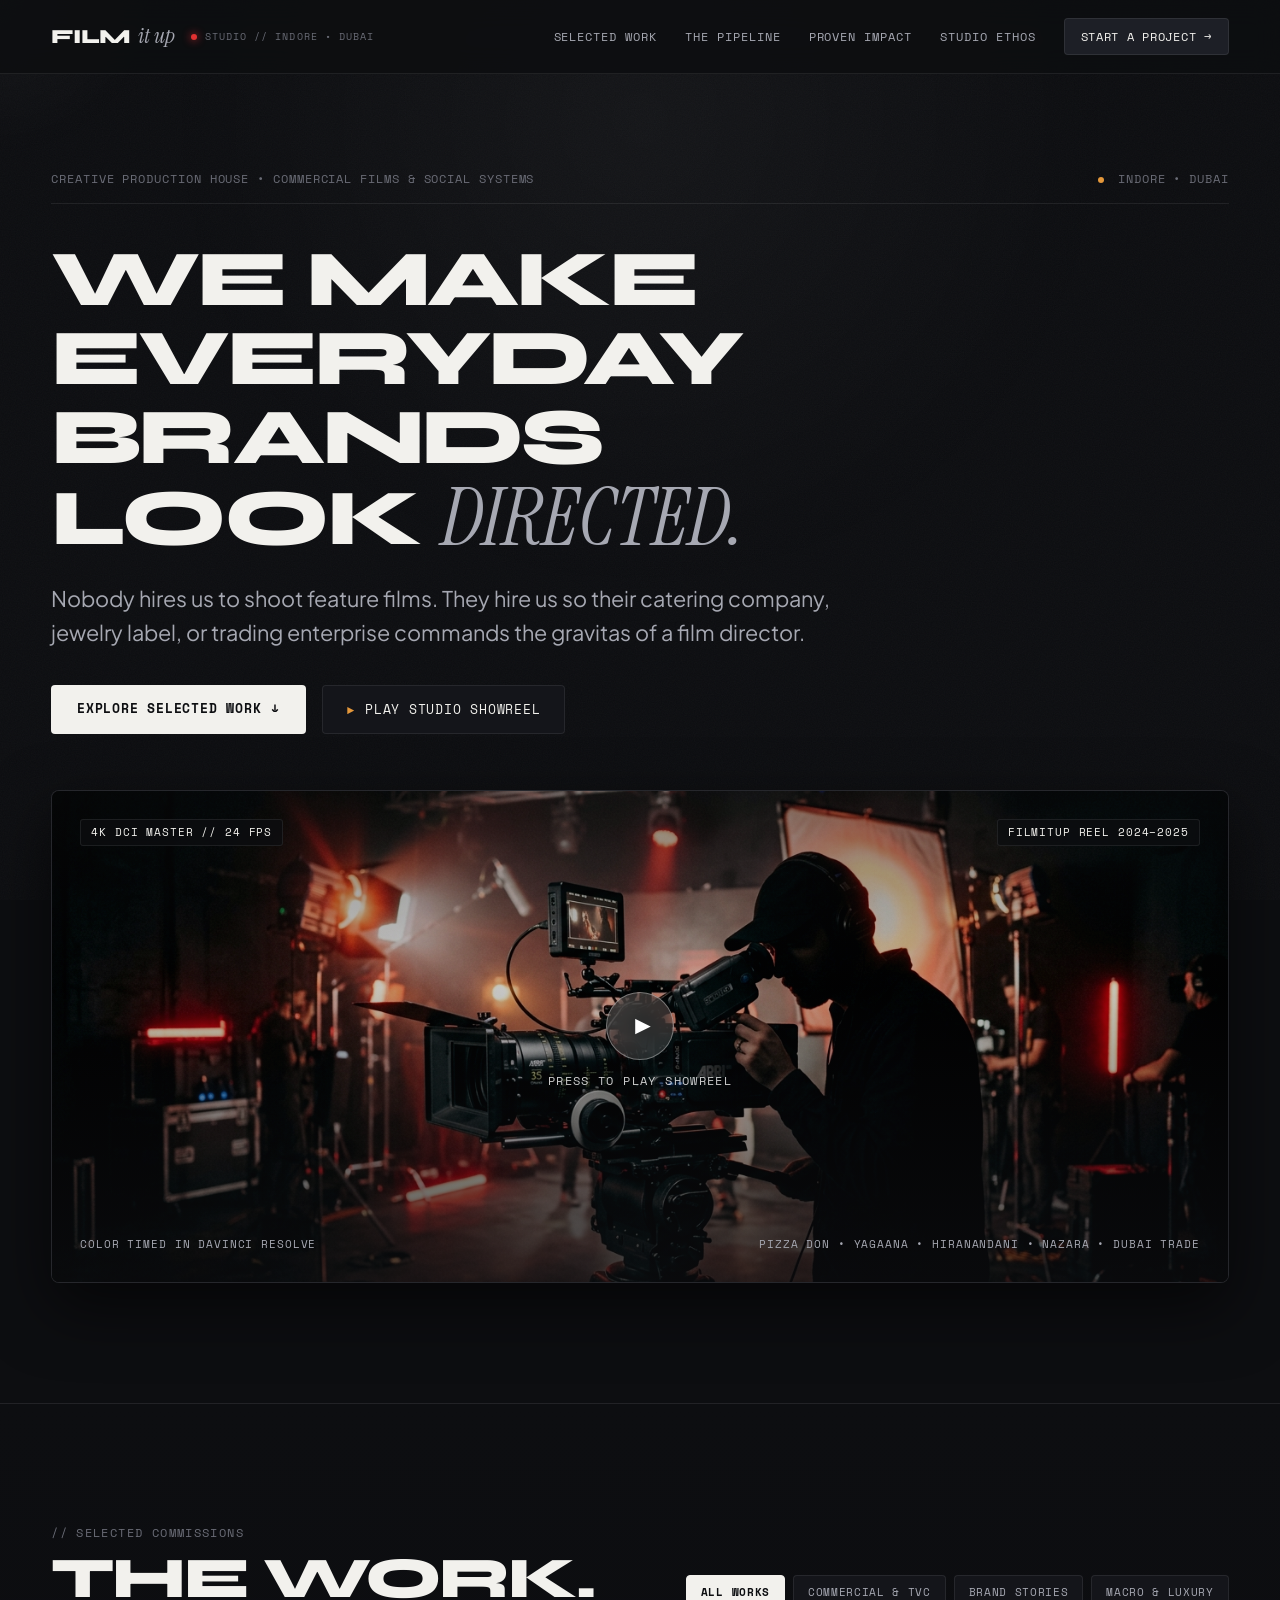
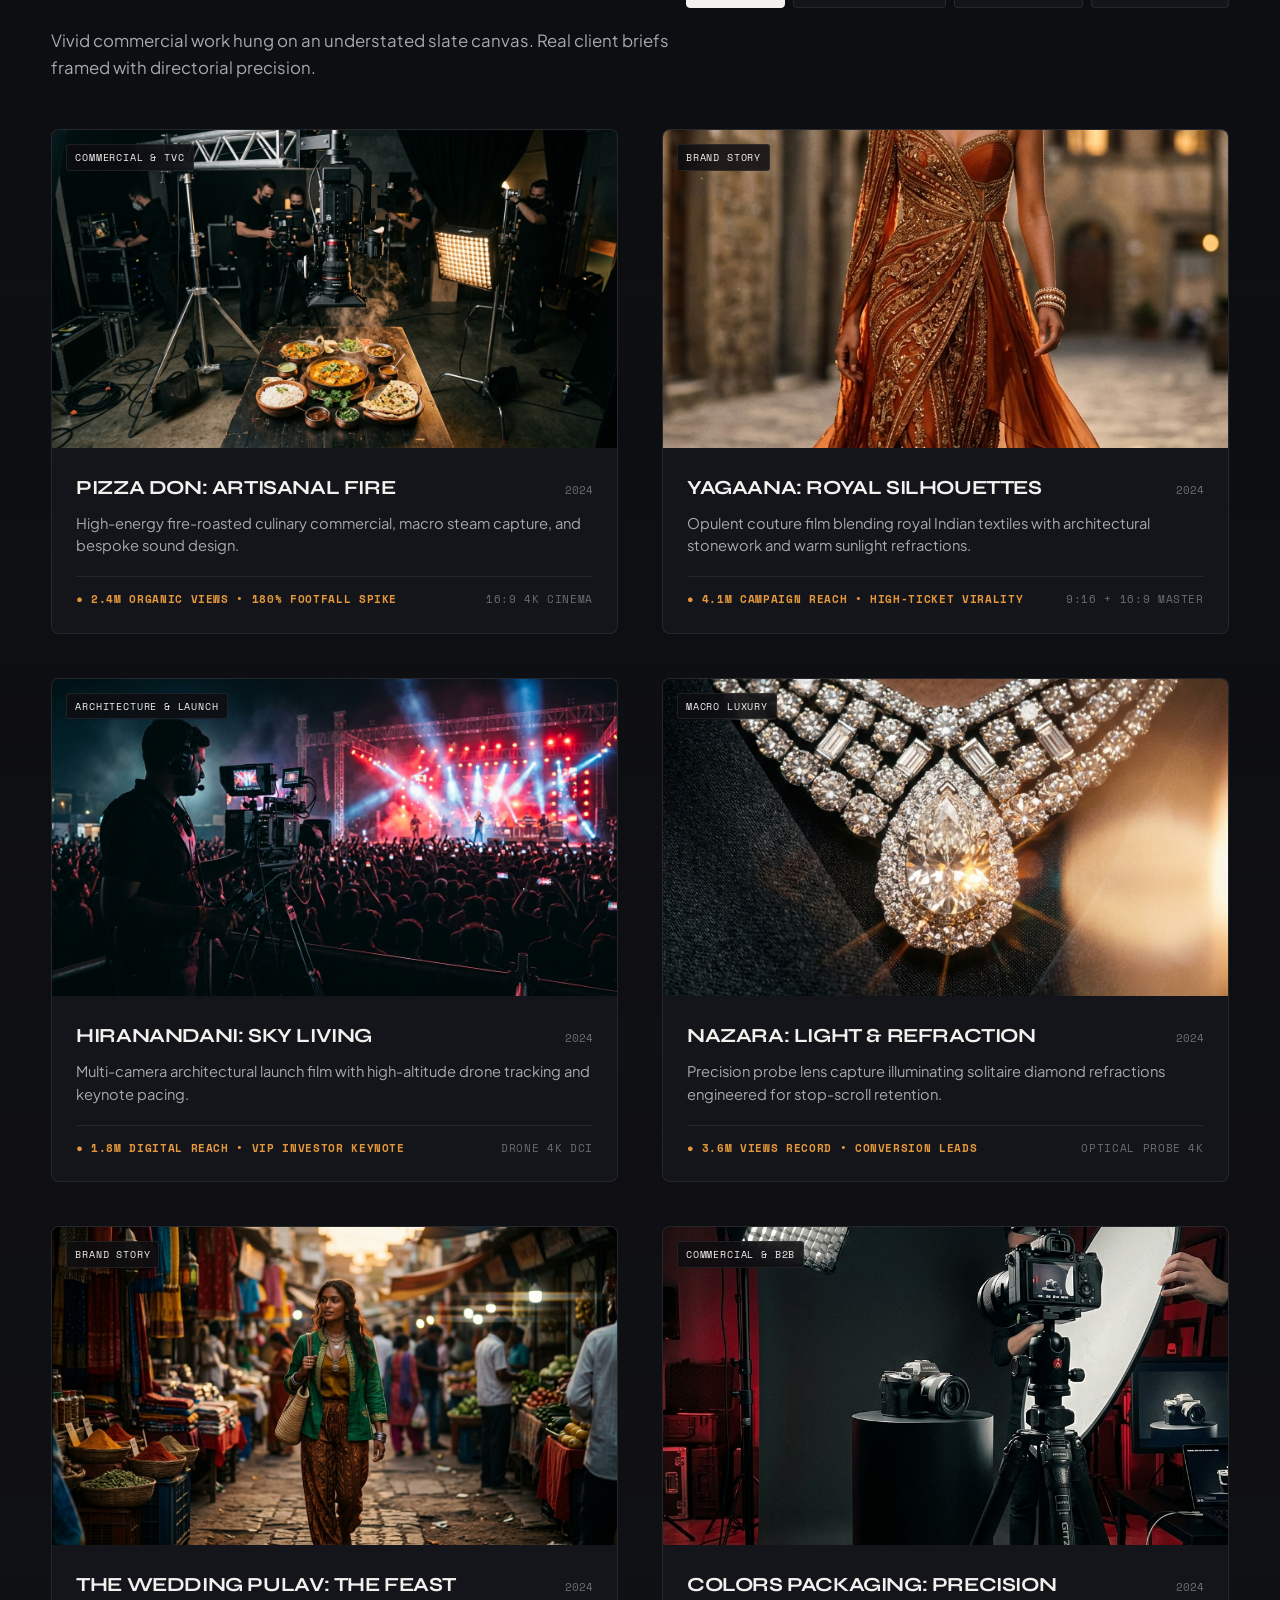
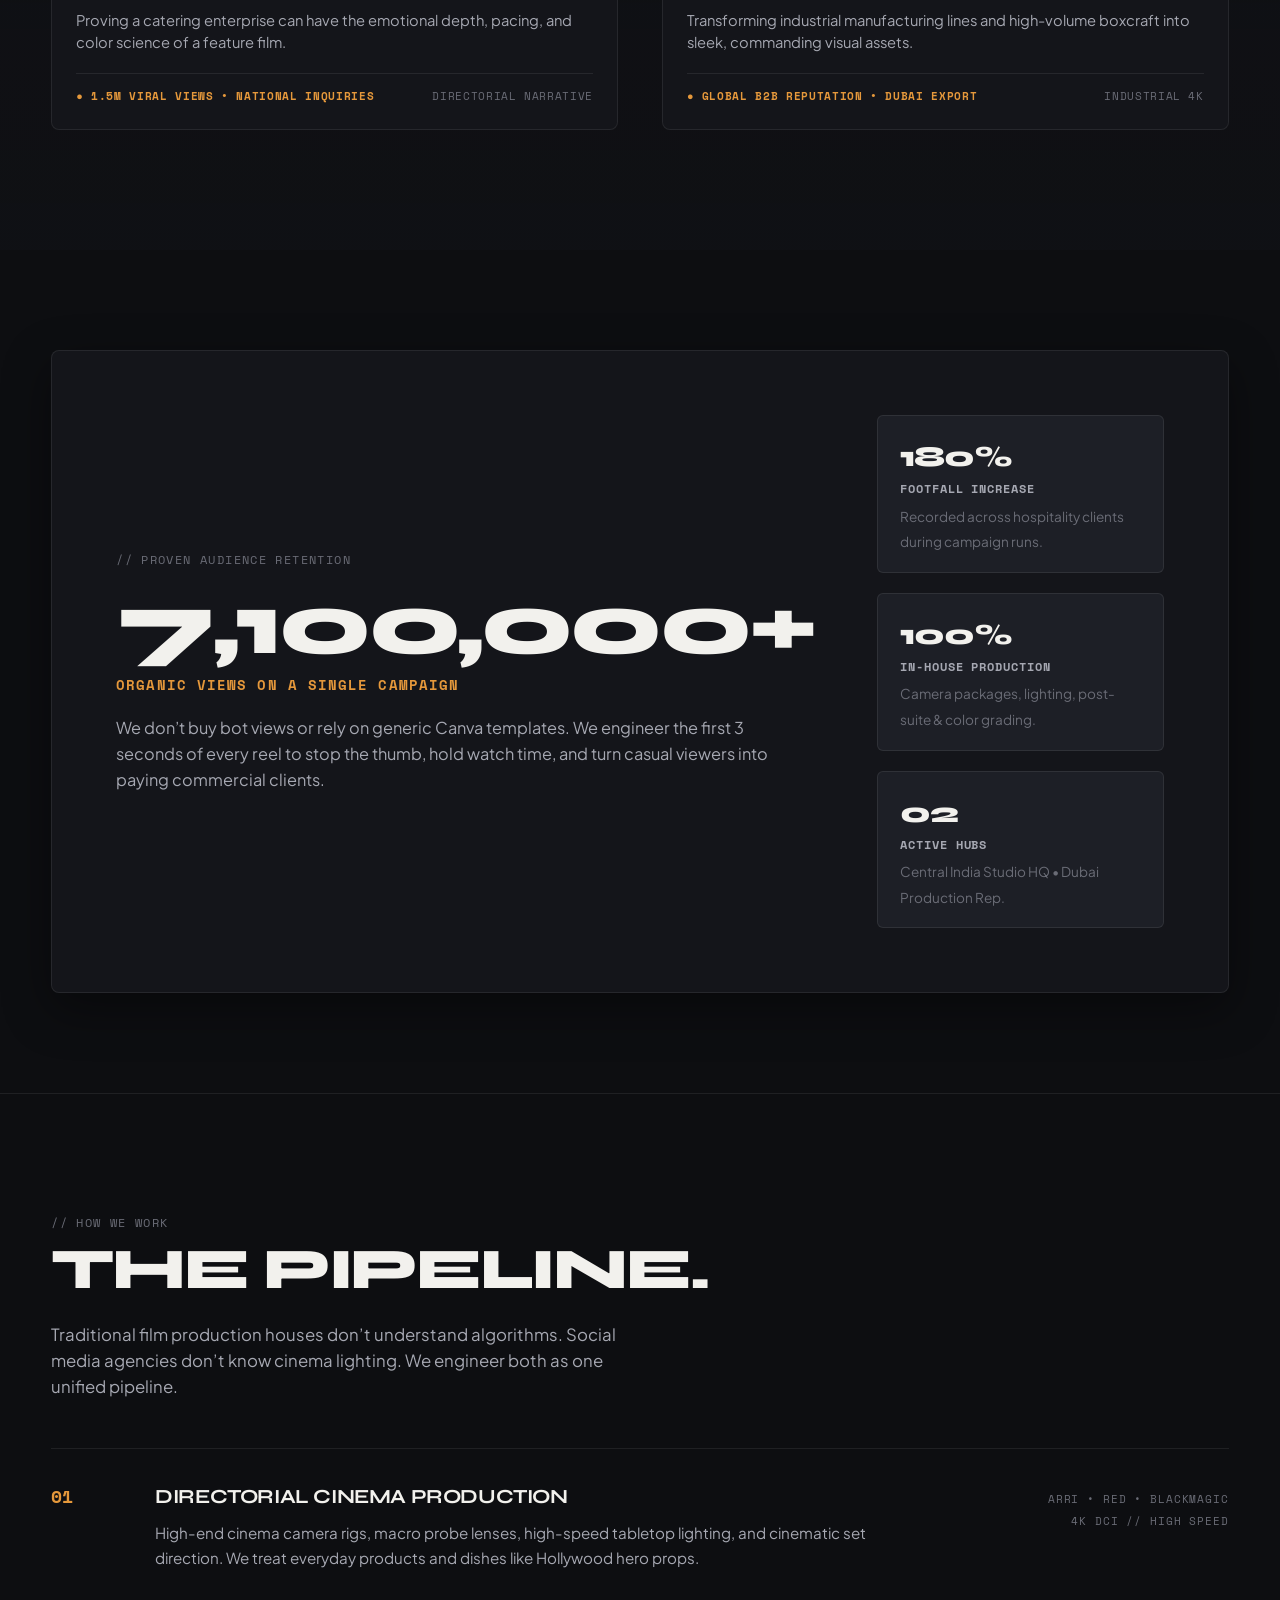
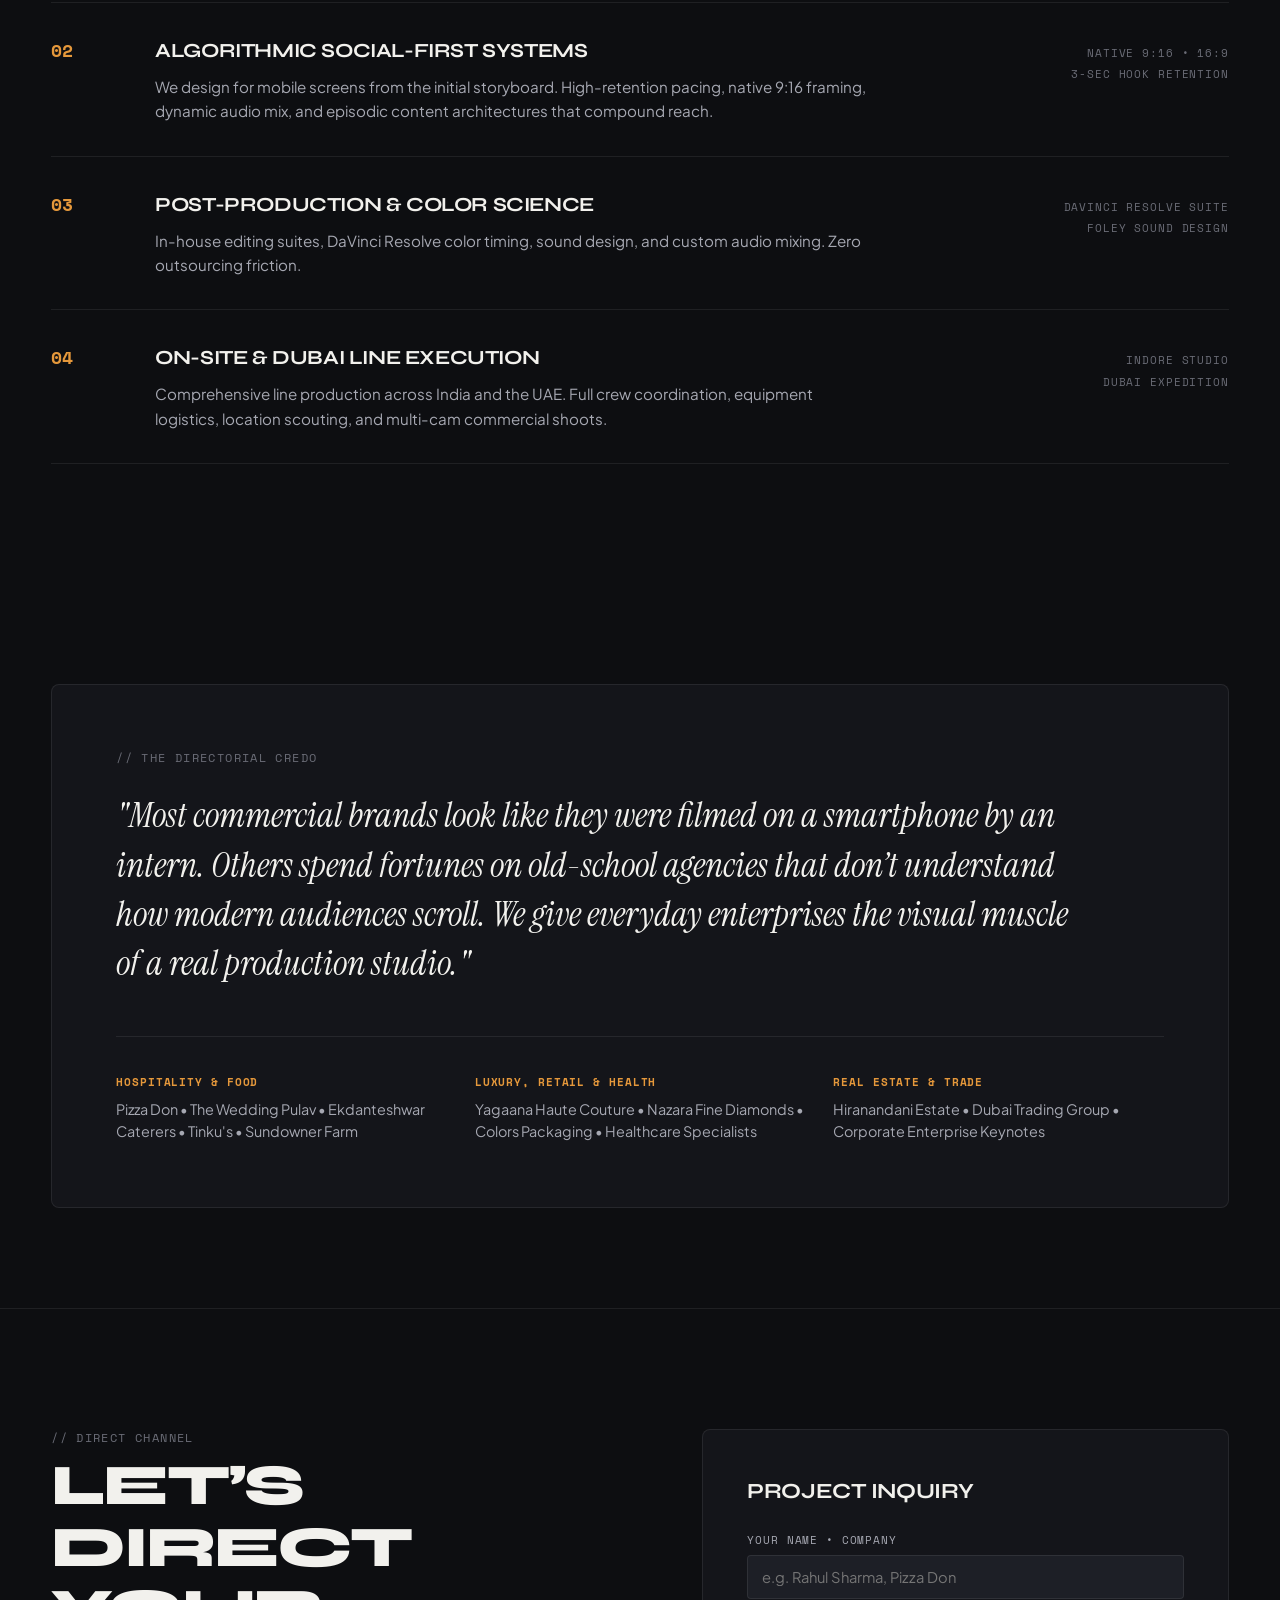
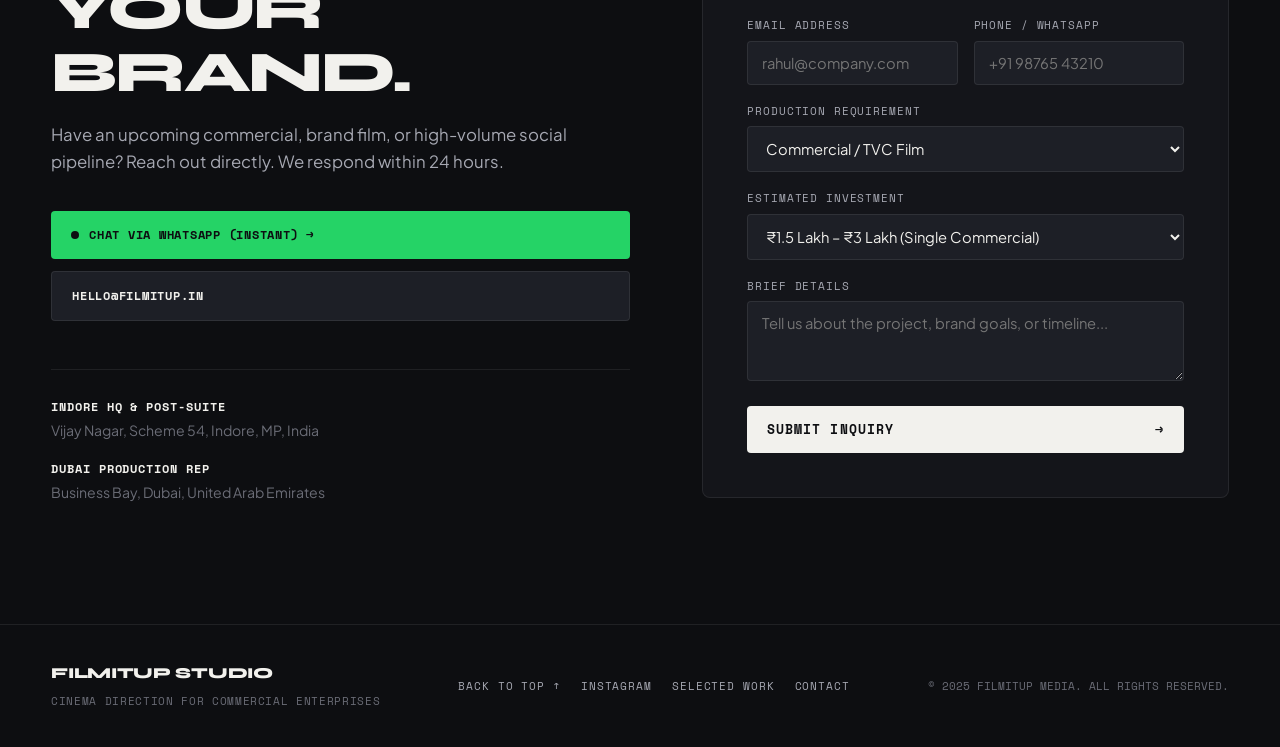
==== commit 880adae7: "style: Lock monumental 4-line hero headline and refresh cache" ====
--- a/Design Testing/index.html
+++ b/Design Testing/index.html
@@ -17,7 +17,7 @@
   <link rel="preconnect" href="https://fonts.gstatic.com" crossorigin>
   <link href="https://fonts.googleapis.com/css2?family=Instrument+Serif:ital@0;1&family=Plus+Jakarta+Sans:wght@300;400;500;600;700;800&family=Space+Mono:ital,wght@0,400;0,700;1,400&family=Syne:wght@600;700;800&display=swap" rel="stylesheet">
 
-  <link rel="stylesheet" href="style.css" />
+  <link rel="stylesheet" href="style.css?v=studio-3" />
 </head>
 <body class="studio-body">
 
@@ -93,7 +93,9 @@
         <!-- Master Headline -->
         <div class="hero-headline-wrap">
           <h1 class="hero-headline">
-            <span class="line-row">WE MAKE EVERYDAY BRANDS</span>
+            <span class="line-row">WE MAKE</span>
+            <span class="line-row">EVERYDAY</span>
+            <span class="line-row">BRANDS</span>
             <span class="line-row">LOOK <em class="serif-accent">DIRECTED.</em></span>
           </h1>
           <p class="hero-thesis">
--- a/Design Testing/style.css
+++ b/Design Testing/style.css
@@ -358,8 +358,8 @@
 .hero-headline {
   font-family: var(--font-display);
   font-weight: 800;
-  font-size: clamp(2.4rem, 6.2vw, 5.8rem);
-  line-height: 1.04;
+  font-size: clamp(2.8rem, 6.2vw, 5.8rem);
+  line-height: 1.0;
   letter-spacing: -0.04em;
   text-transform: uppercase;
   color: var(--text-primary);
@@ -367,6 +367,13 @@
 
 .hero-headline .line-row {
   display: block;
+  white-space: nowrap;
+}
+
+@media (max-width: 540px) {
+  .hero-headline .line-row {
+    white-space: normal;
+  }
 }
 
 .serif-accent {
